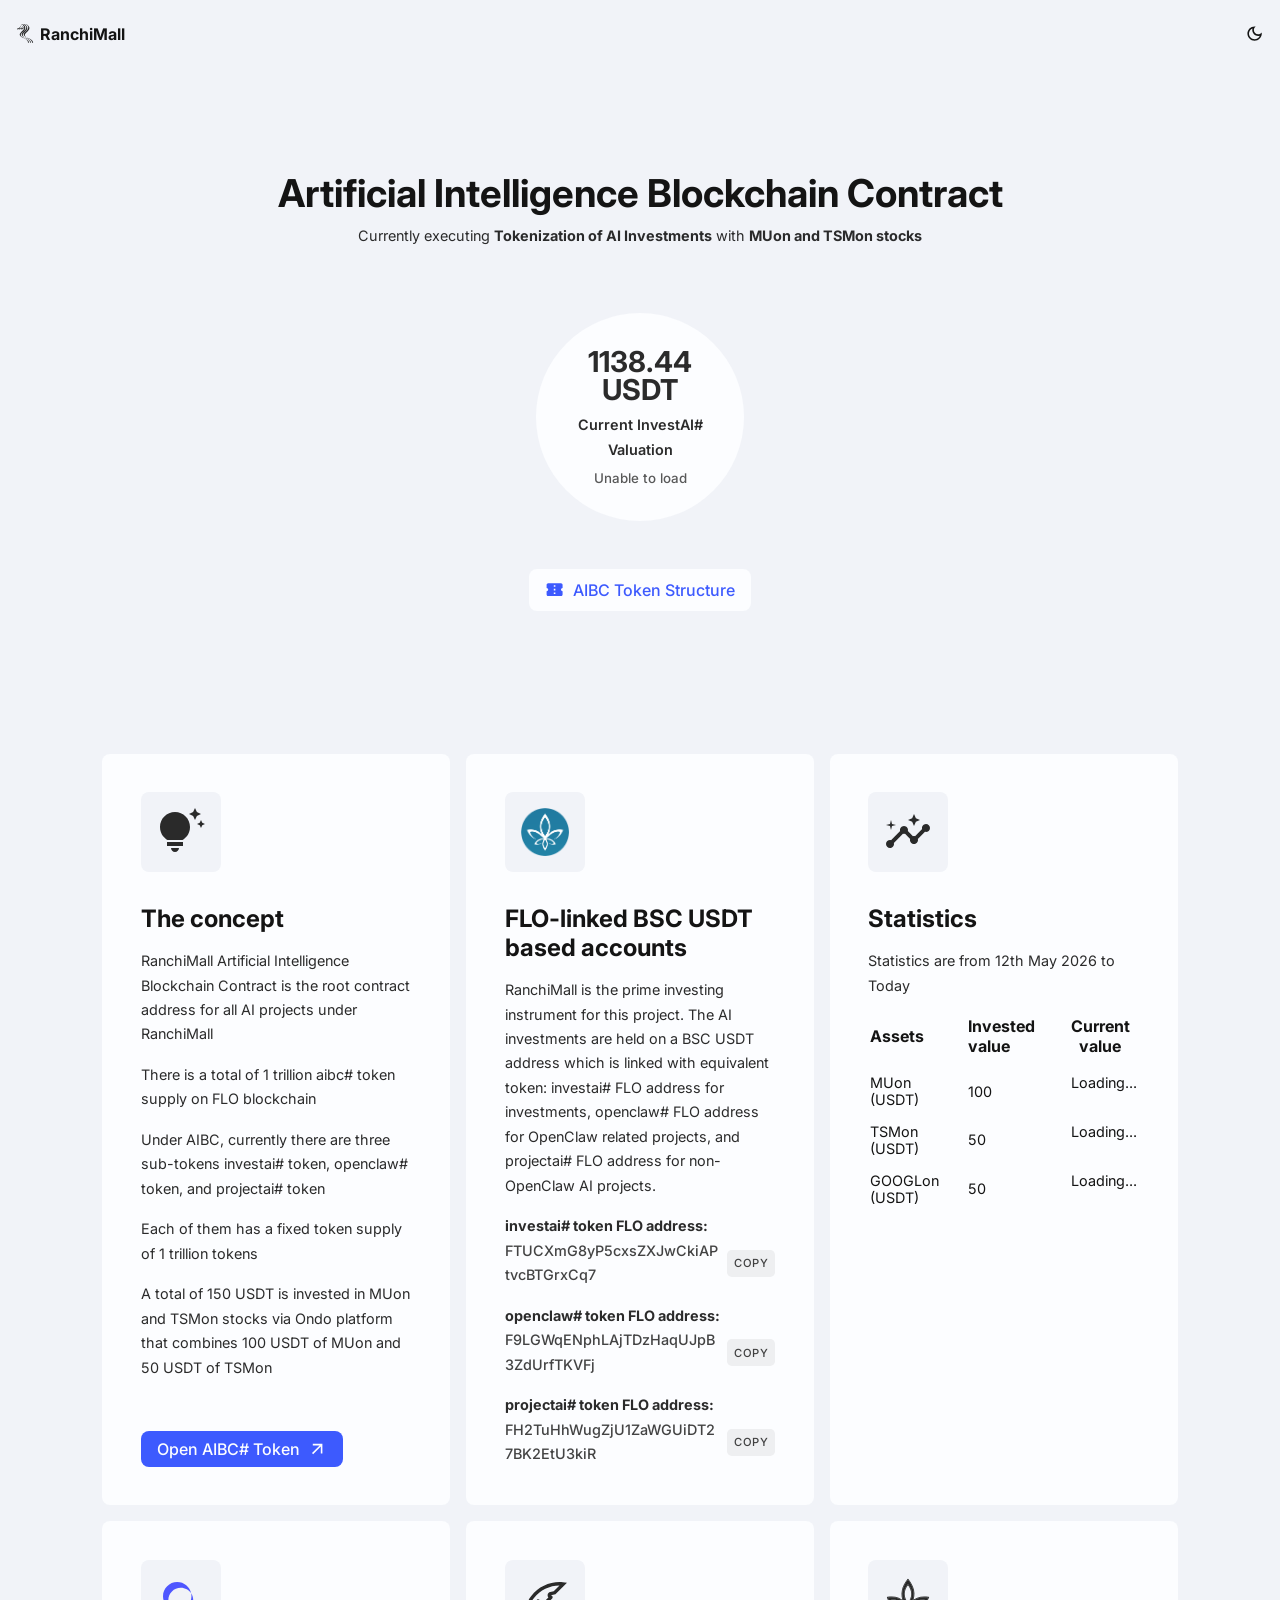
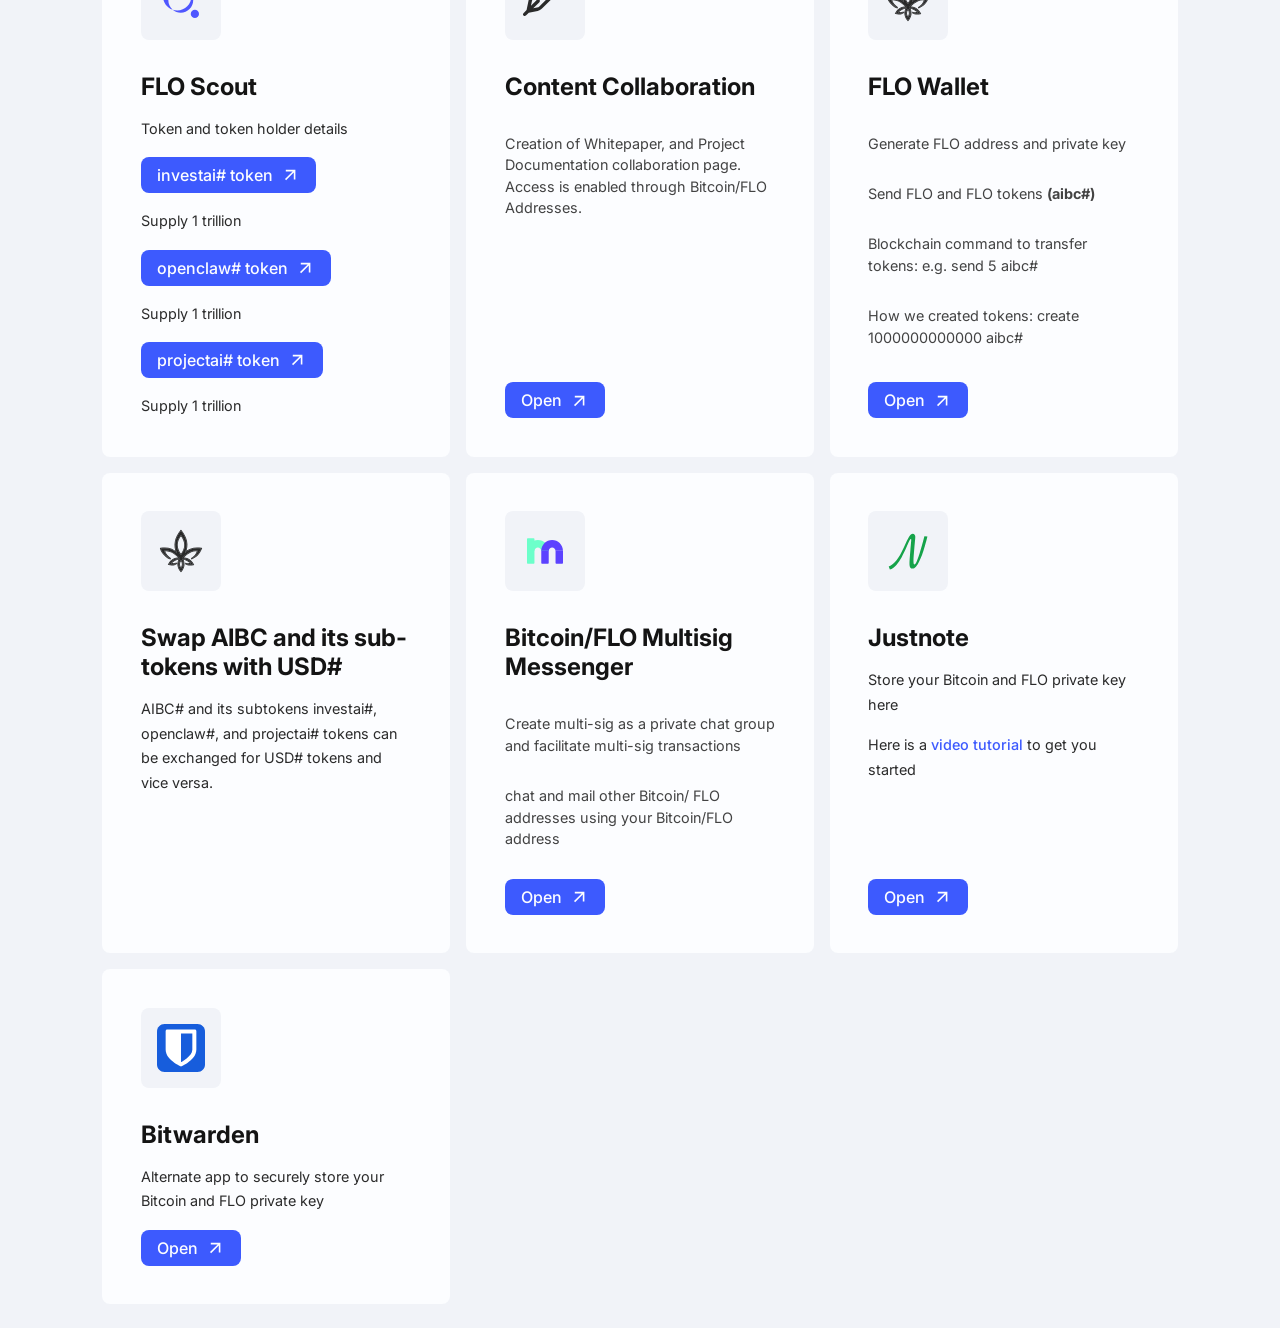
==== index.html @ d048bb77 "Update index.html" ====
<!DOCTYPE html>
<html lang="en">

<head>
    <meta charset="UTF-8">
    <meta http-equiv="X-UA-Compatible" content="IE=edge">
    <meta name="viewport" content="width=device-width, initial-scale=1.0">
    <title>Artificial Intelligence Blockchain Contract</title>
    <link rel="preconnect" href="https://fonts.googleapis.com">
    <link rel="preconnect" href="https://fonts.gstatic.com" crossorigin>
    <link href="https://fonts.googleapis.com/css2?family=Inter:wght@400;500;700&display=swap" rel="stylesheet">
    <link rel="stylesheet" href="css/main.min.css">
    <style>
        .stats-table th:nth-child(2),
        .stats-table td:nth-child(2) {
            text-align: start;
        }
    </style>
    <script src="scripts/components.js"></script>
</head>

<body class="flex flex-direction-column">
    <header class="flex">
        <h1 class="flex align-items-center" style="font-size: 1rem;">
            <svg class="icon" style="margin-right:0.3rem" viewBox="0 0 96 108" xml:space="preserve">
                <path d="M90.2,102.5c-2.4-8.2-9.9-14.5-27.4-23.1c-7.1-3.5-11.8-6.2-14-8.3c-1.7-1.6-3.5-4-4.2-5.5c-0.7-1.7-0.7-5.5,0-7.5
                        c1.3-3.6,2.6-5.2,12.9-15.1c6.2-5.9,9.3-10.3,11.1-15.5c0.7-2.1,0.8-7.6,0.2-9.4C66.5,12,61.7,6.7,53.7,1.6c-3-1.9-4.3-2.1-4.3-0.8
                        c0,0.3-0.5,1.4-1,2.4l-1,1.8l-2.8-1.9c-1.5-1.1-3.4-2.2-4.1-2.6c-1.3-0.7-2.4-0.6-2.4,0.2c0,0.3-1.4,3.4-2,4.4
                        c0,0.1-0.4-0.1-0.9-0.4c-6.1-4.4-8.7-5.5-8.7-3.9c0,0.7-1.8,4.2-4,7.9C16,19.5,9.4,24.9,2.6,24.9c-3,0-2.9-0.1-2,3.4
                        c0.7,2.8,1.1,3.1,3.6,2.3c2.3-0.7,3.9-1.5,5.8-2.9c0.8-0.6,1.5-0.9,1.6-0.9c0.1,0.1,0.5,1,0.7,2.1s0.7,2,0.9,2.1
                        c0.8,0.3,5.1-1.3,7.5-2.9l2.3-1.5l0.5,1.8c0.6,2.4,1,2.7,3.3,2.1c3.9-1,7.7-3.7,11.5-8.2l2-2.4l-0.2,2.1c-0.6,5.4-4.3,11.4-11.3,18
                        c-1.8,1.7-4.7,4.5-6.5,6.2c-10.7,10.2-10,18.6,2,26.5c2.7,1.8,10.3,5.8,15.3,8c0.9,0.4,3.3,1.7,5.3,2.9c11,6.5,16.4,13.1,16.4,19.7
                        c0,1.3,0.1,2.4,0.2,2.6l0,0c0.3,0.3,0.1,0.3,3-0.5c1.4-0.4,2.6-0.9,2.8-1.1c0.4-0.6-0.6-3.7-1.8-6.1c-1.3-2.5-5.6-7-8.9-9.4
                        c-3.8-2.8-9.3-5.9-17-9.7c-8.5-4.2-11.8-6.2-14.7-9.1c-2.6-2.6-3.9-5.3-3.9-8.2c0-4.6,2.3-8.6,8.3-14.1c9.4-8.7,13-13,15.5-18.8
                        c1.3-3,1.4-3.4,1.4-6.7c0-3.1-0.1-3.8-1.1-6l-1.1-2.4l1-1.6c0.5-0.9,1.2-2.1,1.5-2.6l0.5-1l1.5,2.1c1.8,2.6,3.2,6.8,3.2,9.3
                        c0,1.7-0.6,4.7-1.4,6.4c-0.2,0.4-0.4,1-0.5,1.3c-0.1,0.3-1.1,2-2.2,3.7c-2,3-5.2,6.4-13.4,14.2c-5.7,5.4-7.6,8.6-7.8,13.1
                        c-0.2,3.7,0.7,5.9,3.7,9.2c3.2,3.4,6.9,5.8,17.4,11c12.1,6,17.3,9.6,21.3,14.5c2.5,3.2,3.7,5.8,3.9,9.3c0.1,1.6,0.3,3,0.5,3
                        c0.1,0.1,0.8,0,1.4-0.2s1.9-0.5,2.7-0.7l1.5-0.4l-0.2-1.5c-0.7-5.1-5.4-10.8-13.1-16c-4.4-2.9-5.8-3.7-17.3-9.4
                        c-5.7-2.8-9.2-5.1-11.8-7.6c-4.3-4.2-5.1-8.8-2.7-13.9c1.4-2.8,2.7-4.4,12.5-13.8c8-7.7,11.4-13.7,11.4-20.1c0-5.1-2.3-9.9-6.9-14.3
                        c-1.1-1-2-2-2.1-2.2c-0.2-0.4,1.5-3.9,1.9-3.9c1.2,0,7.8,6.3,9.7,9.2c2,3.3,2.5,5,2.5,8.9c0,3.9-0.6,5.9-2.9,9.8
                        c-2.4,4.1-4.2,6-14.2,15.5c-3.4,3.2-5.7,6.1-6.9,8.7c-0.9,2-1.1,2.7-1.1,5.1c0,2.3,0.2,3.2,1,4.9c1.9,4,7.4,8.5,15.4,12.4
                        c12.5,6.1,15.1,7.6,19.4,10.7c7.2,5.3,10.6,10.5,10.6,16c0,1.3,0.1,2.4,0.3,2.5c0.4,0.3,4.8-0.8,5.5-1.3
                        C90.7,104.4,90.7,104.3,90.2,102.5z M20.3,23.3L20.3,23.3c-2,1-3.3,1.4-4.8,1.5L13.3,25l2.3-2.8c3.7-4.5,6.4-8.9,10-16
                        c0.9-1.8,1.8-3.5,2-3.6c0.4-0.4,2.6,1.1,5.1,3.4l2.1,1.9l-1.9,2.8C28.2,17.5,24.5,21.2,20.3,23.3z M39.3,17.4
                        c-1.2,1.7-6.5,5.7-8.6,6.5v0c-1.1,0.4-2.8,0.8-3.9,0.9L24.9,25l2.1-2.6c2.5-3.1,5.1-7,7-10.4c0.7-1.4,1.4-2.5,1.5-2.6
                        c0.3-0.4,1.7,1.4,3,4.1l1.5,3L39.3,17.4z M44.6,10c-0.7,1.2-1.4,2.1-1.5,2.1c-0.1,0-1.5-1.4-3-3l-2.8-3l0.6-1.5
                        c1.1-2.6,1.3-2.7,3.4-1c1.9,1.5,4.5,3.8,4.5,4.1C45.8,7.8,45.3,8.9,44.6,10z"></path>
            </svg>
            RanchiMall
        </h1>
        <theme-toggle></theme-toggle>
    </header>
    <section id="main_banner" class="flex gap-1 align-items-center hidden ">
        <svg class="icon" xmlns="http://www.w3.org/2000/svg" enable-background="new 0 0 24 24" height="24px"
            viewBox="0 0 24 24" width="24px" fill="#000000">
            <g>
                <rect fill="none" height="24" width="24" x="0" />
                <polygon points="14.43,10 12,2 9.57,10 2,10 8.18,14.41 5.83,22 12,17.31 18.18,22 15.83,14.41 22,10" />
            </g>
        </svg>
        <strong id="banner_content"></strong>
    </section>
    <section id="hero_section" class="grid">
        <div class="grid gap-0-5">
            <h1>
                Artificial Intelligence Blockchain Contract
            </h1>
            <p>
                Currently executing <strong>Tokenization of AI Investments</strong> with <strong>MUon and TSMon stocks</strong>
            </p>
        </div>
        <div id="token_price_wrapper"
            class="flex flex-direction-column gap-0-5 align-items-center justify-content-center">

            <strong id="valuation_display"
                style="font-size: 1.8rem; line-height: 1;">
                Loading...
            </strong>

            <p style="font-weight:600;">
                Current InvestAI# Valuation
            </p>

            <small id="token_price"
                style="opacity:0.7; text-align:center;">
                Exact token price loading...
            </small>

        </div>
        <ul class="important-links">
            <li class="important-link">
                <a href="tokenstructure.html">
                    <svg class="icon" xmlns="http://www.w3.org/2000/svg" enable-background="new 0 0 24 24" height="24px"
                        viewBox="0 0 24 24" width="24px" fill="#000000">
                        <g>
                            <rect fill="none" height="24" width="24" x="0" />
                        </g>
                        <g>
                            <g>
                                <g>
                                    <path
                                        d="M22,10V6c0-1.11-0.9-2-2-2H4C2.9,4,2.01,4.89,2.01,6v4C3.11,10,4,10.9,4,12s-0.89,2-2,2v4c0,1.1,0.9,2,2,2h16 c1.1,0,2-0.9,2-2v-4c-1.1,0-2-0.9-2-2S20.9,10,22,10z M13,17.5h-2v-2h2V17.5z M13,13h-2v-2h2V13z M13,8.5h-2v-2h2V8.5z" />
                                </g>
                            </g>
                        </g>
                    </svg>
                    AIBC Token Structure
                </a>
            </li>
        </ul>
    </section>
    <main>
        <div class="app">
            <div class="app__icon">
                <svg class="icon" xmlns="http://www.w3.org/2000/svg" enable-background="new 0 0 24 24" height="24px"
                    viewBox="0 0 24 24" width="24px" fill="#000000">
                    <rect fill="none" height="24" width="24" y="0" />
                    <path
                        d="M7,20h4c0,1.1-0.9,2-2,2S7,21.1,7,20z M5,19h8v-2H5V19z M16.5,9.5c0,3.82-2.66,5.86-3.77,6.5H5.27 C4.16,15.36,1.5,13.32,1.5,9.5C1.5,5.36,4.86,2,9,2S16.5,5.36,16.5,9.5z M21.37,7.37L20,8l1.37,0.63L22,10l0.63-1.37L24,8 l-1.37-0.63L22,6L21.37,7.37z M19,6l0.94-2.06L22,3l-2.06-0.94L19,0l-0.94,2.06L16,3l2.06,0.94L19,6z" />
                </svg>
            </div>
            <h2>
                The concept
            </h2>
            <p>
                RanchiMall Artificial Intelligence Blockchain Contract is the root contract address for all AI projects under RanchiMall
            </p>
            <p>
                There is a total of 1 trillion aibc# token supply on FLO blockchain
            </p>
            <p>
                Under AIBC, currently there are three sub-tokens investai# token, openclaw# token, and projectai# token
            </p>
            <p>
                Each of them has a fixed token supply of 1 trillion tokens
            </p>
            <p>
                A total of 150 USDT is invested in MUon and TSMon stocks via Ondo platform that combines 100 USDT of MUon and 50 USDT of TSMon
            </p>
            <a href="https://ranchimall.github.io/floscout/#/token/aibc"
                target="_blank" class="ext-link">
                Open AIBC# Token
                <svg class="icon" xmlns="http://www.w3.org/2000/svg" enable-background="new 0 0 24 24" height="24px"
                    viewBox="0 0 24 24" width="24px" fill="#000000">
                    <g>
                        <rect fill="none" height="24" width="24" />
                    </g>
                    <g>
                        <polygon points="6,6 6,8 14.59,8 5,17.59 6.41,19 16,9.41 16,18 18,18 18,6" />
                    </g>
                </svg>
            </a>
        </div>

        <div class="app">
            <div class="app__icon">
                <img class="icon" src="images/flo-logo.png" alt="FLO logo">
            </div>
            <h2>
                FLO-linked BSC USDT based accounts
            </h2>
            <p>
                RanchiMall is the prime investing instrument for this project. The AI investments are held on a BSC USDT address which is linked with equivalent token: investai# FLO address for investments, openclaw# FLO address for OpenClaw related projects, and projectai# FLO address for non-OpenClaw AI projects.
            </p>
            <div class="grid gap-1">
                <p>
                    <strong>investai# token FLO address:</strong><br>
                    <sm-copy style="min-width: 0;" value="FTUCXmG8yP5cxsZXJwCkiAPtvcBTGrxCq7"></sm-copy>
                </p>
                <p>
                    <strong>openclaw# token FLO address:</strong><br>
                    <sm-copy style="min-width: 0;" value="F9LGWqENphLAjTDzHaqUJpB3ZdUrfTKVFj"></sm-copy>
                </p>
                <p>
                    <strong>projectai# token FLO address:</strong><br>
                    <sm-copy style="min-width: 0;" value="FH2TuHhWugZjU1ZaWGUiDT27BK2EtU3kiR"></sm-copy>
                </p>
            </div>
        </div>

        <div class="app">
            <div class="app__icon">
                <svg class="icon" xmlns="http://www.w3.org/2000/svg" enable-background="new 0 0 24 24" height="24px"
                    viewBox="0 0 24 24" width="24px" fill="#000000">
                    <g>
                        <rect fill="none" height="24" width="24" />
                    </g>
                    <g>
                        <g>
                            <path
                                d="M21,8c-1.45,0-2.26,1.44-1.93,2.51l-3.55,3.56c-0.3-0.09-0.74-0.09-1.04,0l-2.55-2.55C12.27,10.45,11.46,9,10,9 c-1.45,0-2.27,1.44-1.93,2.52l-4.56,4.55C2.44,15.74,1,16.55,1,18c0,1.1,0.9,2,2,2c1.45,0,2.26-1.44,1.93-2.51l4.55-4.56 c0.3,0.09,0.74,0.09,1.04,0l2.55,2.55C12.73,16.55,13.54,18,15,18c1.45,0,2.27-1.44,1.93-2.52l3.56-3.55 C21.56,12.26,23,11.45,23,10C23,8.9,22.1,8,21,8z" />
                            <polygon points="15,9 15.94,6.93 18,6 15.94,5.07 15,3 14.08,5.07 12,6 14.08,6.93" />
                            <polygon points="3.5,11 4,9 6,8.5 4,8 3.5,6 3,8 1,8.5 3,9" />
                        </g>
                    </g>
                </svg>
            </div>
            <h2>
                Statistics
            </h2>
            <p>Statistics are from 12th May 2026 to Today</p>
            <table class="stats-table">
                <thead>
                    <tr>
                        <th>Assets</th>
                        <th>Invested value</th>
                        <th>Current value</th>
                    </tr>
                </thead>
                <tbody>
                    <tr>
                        <td>MUon (USDT)</td>
                        <td>100</td>
                        <td id="muon_current">Loading...</td>
                    </tr>
                    <tr>
                        <td>TSMon (USDT)</td>
                        <td>50</td>
                        <td id="tsmon_current">Loading...</td>
                    </tr>
                    <tr>
                        <td>GOOGLon (USDT)</td>
                        <td>50</td>
                        <td id="googlon_current">Loading...</td>
                    </tr>
                </tbody>
            </table>
        </div>

        <div class="app">
            <div class="app__icon">
                <svg class="icon" width="128" height="128" viewBox="0 0 128 128" fill="none"
                    xmlns="http://www.w3.org/2000/svg">
                    <path fill-rule="evenodd" clip-rule="evenodd"
                        d="M53.9259 91.8519C74.8718 91.8519 91.8519 74.8718 91.8519 53.9259C91.8519 51.3022 91.5854 48.7407 91.0782 46.2671C94.5628 51.5181 96.5926 57.8183 96.5926 64.5926C96.5926 82.9203 81.7351 97.7778 63.4074 97.7778C55.2385 97.7778 47.759 94.8262 41.9771 89.9312C45.7338 91.1773 49.7511 91.8519 53.9259 91.8519ZM41.9771 89.9312C26.8858 84.9256 16 70.697 16 53.9259C16 32.98 32.98 16 53.9259 16C72.2481 16 87.5358 28.9926 91.0782 46.2671C85.1352 37.3115 74.9608 31.4074 63.4074 31.4074C45.0797 31.4074 30.2222 46.2649 30.2222 64.5926C30.2222 74.7514 34.7869 83.844 41.9771 89.9312Z"
                        fill="#4F56FF" />
                    <circle cx="101" cy="101" r="11" fill="#4F56FF" />
                </svg>
            </div>
            <h2>
                FLO Scout
            </h2>
            <p>
                Token and token holder details
            </p>
            <a href="https://ranchimall.github.io/floscout/#/token/investai" target="_blank" class="ext-link">
                investai# token
                <svg class="icon" xmlns="http://www.w3.org/2000/svg" enable-background="new 0 0 24 24" height="24px"
                    viewBox="0 0 24 24" width="24px" fill="#000000">
                    <g>
                        <rect fill="none" height="24" width="24" />
                    </g>
                    <g>
                        <polygon points="6,6 6,8 14.59,8 5,17.59 6.41,19 16,9.41 16,18 18,18 18,6" />
                    </g>
                </svg>
            </a>
            <p>Supply 1 trillion</p>
            <a href="https://ranchimall.github.io/floscout/#/token/openclaw" target="_blank" class="ext-link">
                openclaw# token
                <svg class="icon" xmlns="http://www.w3.org/2000/svg" enable-background="new 0 0 24 24" height="24px"
                    viewBox="0 0 24 24" width="24px" fill="#000000">
                    <g>
                        <rect fill="none" height="24" width="24" />
                    </g>
                    <g>
                        <polygon points="6,6 6,8 14.59,8 5,17.59 6.41,19 16,9.41 16,18 18,18 18,6" />
                    </g>
                </svg>
            </a>
            <p>Supply 1 trillion</p>
            <a href="https://ranchimall.github.io/floscout/#/token/projectai" target="_blank" class="ext-link">
                projectai# token
                <svg class="icon" xmlns="http://www.w3.org/2000/svg" enable-background="new 0 0 24 24" height="24px"
                    viewBox="0 0 24 24" width="24px" fill="#000000">
                    <g>
                        <rect fill="none" height="24" width="24" />
                    </g>
                    <g>
                        <polygon points="6,6 6,8 14.59,8 5,17.59 6.41,19 16,9.41 16,18 18,18 18,6" />
                    </g>
                </svg>
            </a>
            <p>Supply 1 trillion</p>
        </div>
        <div class="app">
            <div class="app__icon">
                <svg class="icon" width="24" height="24" viewBox="0 0 24 24" fill="none"
                    xmlns="http://www.w3.org/2000/svg">
                    <path fill-rule="evenodd" clip-rule="evenodd"
                        d="M14.6243 7.99154C13.9395 8.14279 13.4165 8.69672 13.3047 9.38904C13.2248 9.88365 13.3664 10.3773 13.6735 10.7498L9.29125 15.0941C8.93718 15.4451 8.48852 15.6853 8.00011 15.7854L6.12418 16.1699L9.19811 13.1381C9.53438 12.8064 9.53812 12.265 9.20646 11.9287C8.8748 11.5924 8.33333 11.5887 7.99706 11.9203L4.97835 14.8977L5.47976 12.451C5.50451 12.3303 5.55656 12.2168 5.63191 12.1192L6.49083 11.0073C9.58386 7.00317 14.32 4.72705 19.2553 4.71054L16.3569 7.60884L14.6243 7.99154ZM2.79008 17.0559L3.8042 12.1076C3.88132 11.7313 4.0435 11.3776 4.27833 11.0736L5.13724 9.96172C8.89964 5.09105 14.861 2.53305 20.8954 3.07051C21.5971 3.133 22.2997 3.23735 23 3.38478L17.2133 9.1713L14.9932 9.66167L15.4238 9.91837C15.9039 10.2046 15.9849 10.8668 15.588 11.2603L10.4954 16.3088C9.90529 16.8938 9.15752 17.2941 8.34351 17.461L3.88965 18.3738L2.45572 19.788C2.11945 20.1197 1.57798 20.116 1.24632 19.7797C0.91466 19.4434 0.918397 18.9019 1.25467 18.5703L2.79008 17.0559Z">
                    </path>
                </svg>
            </div>
            <h2>
                Content Collaboration
            </h2>
            <ul>
                <li>
                    Creation of Whitepaper, and Project Documentation collaboration page.
                    Access is enabled through Bitcoin/FLO Addresses.
                </li>
            </ul>
            <a href="https://ranchimall.github.io/cc/#/home?articleID=OeMCDBjNxaiZZ9cc" target="_blank"
                class="ext-link">
                Open
                <svg class="icon" xmlns="http://www.w3.org/2000/svg" enable-background="new 0 0 24 24" height="24px"
                    viewBox="0 0 24 24" width="24px" fill="#000000">
                    <g>
                        <rect fill="none" height="24" width="24" />
                    </g>
                    <g>
                        <polygon points="6,6 6,8 14.59,8 5,17.59 6.41,19 16,9.41 16,18 18,18 18,6" />
                    </g>
                </svg>
            </a>
        </div>
        <div class="app">
            <div class="app__icon">
                <svg class="icon" width="64" height="64" viewBox="0 0 64 64" fill="none"
                    xmlns="http://www.w3.org/2000/svg">
                    <mask id="path-1-outside-1_16_6" maskUnits="userSpaceOnUse" x="3" y="3" width="58" height="58">
                        <rect fill="white" x="3" y="3" width="58" height="58"></rect>
                        <path fill-rule="evenodd" clip-rule="evenodd"
                            d="M31.946 43.6019C28.8545 47.1308 28.7789 51.9719 31.9811 55.1957C35.0078 52.2797 35.0105 46.8446 31.946 43.6019ZM31.9487 10.6835C24.6452 19.1291 24.9206 29.1137 31.9433 37.4108C39.0929 28.9436 39.1118 19.0076 31.9487 10.6808V10.6835ZM37.1111 35.051C43.1861 28.841 50.5976 27.4208 59 28.7654C56.2919 34.9754 52.4714 39.9353 45.7214 42.53C47.2118 41.3609 48.5699 40.4051 49.7984 39.3089C51.8504 37.481 53.303 35.267 54.0293 32.6075C54.2588 31.7678 53.9618 31.5302 53.1896 31.406C50.3627 30.9524 47.7086 31.5464 45.1733 32.702C40.9073 34.646 37.4324 37.6403 34.1735 40.8938C34.1168 40.9532 34.0925 41.0396 33.9899 41.2259C40.3754 41.4689 45.2381 44.0177 48.119 49.9064C44.3768 50.738 40.9532 50.5625 37.778 48.5213C40.1702 49.2557 42.557 49.7903 45.176 48.5483C44.852 48.0083 44.663 47.3765 44.231 47.0228C43.0511 46.0589 41.8415 45.0842 40.505 44.3498C38.4395 43.2212 36.131 42.692 33.5768 42.1682C37.0247 48.2081 36.1607 53.6918 31.946 59C29.9858 56.5295 28.6142 53.9456 28.2389 50.8946C27.8609 47.8328 28.7222 45.0518 30.1991 42.3896C26.9321 41.8658 19.8824 45.6485 18.7916 48.5645C21.3215 49.8443 23.7893 49.2611 26.33 48.3161C24.5048 50.1953 19.2425 50.9648 15.8108 49.8335C18.6593 44.0285 23.4977 41.4716 30.0263 41.2286C29.5457 40.7426 29.1893 40.3673 28.8167 40.0082C26.1005 37.3892 23.2142 34.9862 19.823 33.2366C17.0501 31.8056 14.1422 30.9092 10.9481 31.3871C10.5701 31.4438 10.1948 31.5356 9.6656 31.6436C10.6376 36.6386 13.9856 39.7355 18.1274 42.3464C13.775 41.8199 6.431 34.214 5 28.7546C13.397 27.3938 20.849 28.8842 26.897 35.2319C21.8939 24.089 24.5561 14.2259 31.946 5C39.2765 14.153 41.9657 23.9459 37.1111 35.051">
                        </path>
                    </mask>
                    <path fill-rule="evenodd" clip-rule="evenodd"
                        d="M31.946 43.6019C28.8545 47.1308 28.7789 51.9719 31.9811 55.1957C35.0078 52.2797 35.0105 46.8446 31.946 43.6019ZM31.9487 10.6835C24.6452 19.1291 24.9206 29.1137 31.9433 37.4108C39.0929 28.9436 39.1118 19.0076 31.9487 10.6808V10.6835ZM37.1111 35.051C43.1861 28.841 50.5976 27.4208 59 28.7654C56.2919 34.9754 52.4714 39.9353 45.7214 42.53C47.2118 41.3609 48.5699 40.4051 49.7984 39.3089C51.8504 37.481 53.303 35.267 54.0293 32.6075C54.2588 31.7678 53.9618 31.5302 53.1896 31.406C50.3627 30.9524 47.7086 31.5464 45.1733 32.702C40.9073 34.646 37.4324 37.6403 34.1735 40.8938C34.1168 40.9532 34.0925 41.0396 33.9899 41.2259C40.3754 41.4689 45.2381 44.0177 48.119 49.9064C44.3768 50.738 40.9532 50.5625 37.778 48.5213C40.1702 49.2557 42.557 49.7903 45.176 48.5483C44.852 48.0083 44.663 47.3765 44.231 47.0228C43.0511 46.0589 41.8415 45.0842 40.505 44.3498C38.4395 43.2212 36.131 42.692 33.5768 42.1682C37.0247 48.2081 36.1607 53.6918 31.946 59C29.9858 56.5295 28.6142 53.9456 28.2389 50.8946C27.8609 47.8328 28.7222 45.0518 30.1991 42.3896C26.9321 41.8658 19.8824 45.6485 18.7916 48.5645C21.3215 49.8443 23.7893 49.2611 26.33 48.3161C24.5048 50.1953 19.2425 50.9648 15.8108 49.8335C18.6593 44.0285 23.4977 41.4716 30.0263 41.2286C29.5457 40.7426 29.1893 40.3673 28.8167 40.0082C26.1005 37.3892 23.2142 34.9862 19.823 33.2366C17.0501 31.8056 14.1422 30.9092 10.9481 31.3871C10.5701 31.4438 10.1948 31.5356 9.6656 31.6436C10.6376 36.6386 13.9856 39.7355 18.1274 42.3464C13.775 41.8199 6.431 34.214 5 28.7546C13.397 27.3938 20.849 28.8842 26.897 35.2319C21.8939 24.089 24.5561 14.2259 31.946 5C39.2765 14.153 41.9657 23.9459 37.1111 35.051">
                    </path>
                    <path
                        d="M31.946 43.6019L32.6728 42.915L31.918 42.1163L31.1938 42.943L31.946 43.6019ZM31.9811 55.1957L31.2716 55.9004L31.9657 56.5992L32.6749 55.9159L31.9811 55.1957ZM31.9487 10.6835L32.7051 11.3376L32.9487 11.0559V10.6835H31.9487ZM31.9433 37.4108L31.18 38.0569L31.9442 38.9597L32.7074 38.056L31.9433 37.4108ZM31.9487 10.6808L32.7068 10.0287L30.9487 7.98495V10.6808H31.9487ZM59 28.7654L59.9166 29.1651L60.4326 27.9819L59.158 27.778L59 28.7654ZM45.7214 42.53L45.1042 41.7432L46.0802 43.4634L45.7214 42.53ZM49.7984 39.3089L49.1332 38.5622L49.1326 38.5628L49.7984 39.3089ZM54.0293 32.6075L53.0647 32.3439L53.0646 32.3441L54.0293 32.6075ZM53.1896 31.406L53.3484 30.4187L53.348 30.4186L53.1896 31.406ZM45.1733 32.702L45.588 33.612L45.5881 33.6119L45.1733 32.702ZM34.1735 40.8938L33.467 40.1861L33.4585 40.1946L33.4501 40.2033L34.1735 40.8938ZM33.9899 41.2259L33.114 40.7435L32.3319 42.1635L33.9519 42.2252L33.9899 41.2259ZM48.119 49.9064L48.3359 50.8826L49.5751 50.6072L49.0173 49.4669L48.119 49.9064ZM37.778 48.5213L38.0715 47.5653L37.2372 49.3625L37.778 48.5213ZM45.176 48.5483L45.6045 49.4518L46.6008 48.9794L46.0335 48.0338L45.176 48.5483ZM44.231 47.0228L44.8645 46.2491L44.8637 46.2484L44.231 47.0228ZM40.505 44.3498L40.9866 43.4734L40.9845 43.4723L40.505 44.3498ZM33.5768 42.1682L33.7777 41.1886L31.6127 40.7446L32.7083 42.664L33.5768 42.1682ZM31.946 59L31.1626 59.6216L31.9457 60.6085L32.7292 59.6218L31.946 59ZM28.2389 50.8946L29.2314 50.7725L29.2314 50.7721L28.2389 50.8946ZM30.1991 42.3896L31.0736 42.8747L31.7652 41.6279L30.3574 41.4022L30.1991 42.3896ZM18.7916 48.5645L17.855 48.2141L17.5413 49.0527L18.3402 49.4568L18.7916 48.5645ZM26.33 48.3161L27.0473 49.0128L25.9814 47.3788L26.33 48.3161ZM15.8108 49.8335L14.9131 49.393L14.4073 50.4237L15.4977 50.7832L15.8108 49.8335ZM30.0263 41.2286L30.0635 42.2279L32.3372 42.1433L30.7373 40.5255L30.0263 41.2286ZM28.8167 40.0082L28.1226 40.7281L28.1228 40.7282L28.8167 40.0082ZM19.823 33.2366L19.3644 34.1252L19.3645 34.1253L19.823 33.2366ZM10.9481 31.3871L10.8001 30.3981L10.7998 30.3982L10.9481 31.3871ZM9.6656 31.6436L9.46564 30.6638L8.49474 30.8619L8.68401 31.8346L9.6656 31.6436ZM18.1274 42.3464L18.0073 43.3392L18.6607 41.5005L18.1274 42.3464ZM5 28.7546L4.84003 27.7675L3.75363 27.9435L4.03268 29.0082L5 28.7546ZM26.897 35.2319L26.173 35.9217L27.8093 34.8223L26.897 35.2319ZM31.946 5L32.7265 4.37488L31.9461 3.40036L31.1655 4.37483L31.946 5ZM31.1938 42.943C27.7974 46.8199 27.6566 52.261 31.2716 55.9004L32.6906 54.491C29.9012 51.6828 29.9116 47.4417 32.6982 44.2609L31.1938 42.943ZM32.6749 55.9159C36.1304 52.5867 36.081 46.5214 32.6728 42.915L31.2192 44.2888C33.94 47.1678 33.8852 51.9727 31.2873 54.4755L32.6749 55.9159ZM31.1923 10.0294C27.4048 14.4092 25.5379 19.2455 25.5737 24.1102C25.6095 28.971 27.5438 33.7608 31.18 38.0569L32.7066 36.7647C29.3201 32.7637 27.6054 28.4127 27.5736 24.0955C27.5419 19.7822 29.1891 15.4034 32.7051 11.3376L31.1923 10.0294ZM32.7074 38.056C36.4083 33.6729 38.31 28.8504 38.3133 23.9938C38.3165 19.1359 36.42 14.3451 32.7068 10.0287L31.1906 11.3329C34.6405 15.3433 36.3161 19.6839 36.3133 23.9925C36.3104 28.3024 34.6279 32.6815 31.1792 36.7656L32.7074 38.056ZM30.9487 10.6808V10.6835H32.9487V10.6808H30.9487ZM37.8259 35.7503C43.6131 29.8345 50.6632 28.444 58.842 29.7528L59.158 27.778C50.532 26.3976 42.7591 27.8475 36.3963 34.3517L37.8259 35.7503ZM58.0834 28.3657C55.4402 34.4268 51.7791 39.1301 45.3626 41.5966L46.0802 43.4634C53.1637 40.7405 57.1436 35.524 59.9166 29.1651L58.0834 28.3657ZM46.3386 43.3168C47.7733 42.1914 49.2057 41.178 50.4642 40.055L49.1326 38.5628C47.9341 39.6322 46.6503 40.5304 45.1042 41.7432L46.3386 43.3168ZM50.4636 40.0556C52.6466 38.111 54.2121 35.7338 54.994 32.871L53.0646 32.3441C52.3939 34.8002 51.0542 36.851 49.1332 38.5622L50.4636 40.0556ZM54.9939 32.8711C55.1262 32.3872 55.2248 31.6946 54.7698 31.1186C54.3643 30.6053 53.7257 30.4794 53.3484 30.4187L53.0308 32.3933C53.1086 32.4058 53.17 32.4181 53.2184 32.43C53.2671 32.442 53.2955 32.4518 53.3091 32.4572C53.3227 32.4626 53.3139 32.4606 53.2926 32.4461C53.2699 32.4307 53.2353 32.4025 53.2004 32.3583C53.1832 32.3366 53.1677 32.3132 53.1543 32.2886C53.1409 32.264 53.1307 32.2402 53.1231 32.2182C53.1079 32.1742 53.1053 32.144 53.1049 32.1366C53.1046 32.1302 53.1059 32.1427 53.1007 32.1797C53.0955 32.2165 53.0849 32.27 53.0647 32.3439L54.9939 32.8711ZM53.348 30.4186C50.274 29.9254 47.4176 30.5801 44.7585 31.7921L45.5881 33.6119C47.9996 32.5127 50.4514 31.9794 53.0312 32.3934L53.348 30.4186ZM44.7586 31.792C40.3293 33.8104 36.7535 36.9051 33.467 40.1861L34.88 41.6015C38.1113 38.3755 41.4853 35.4816 45.588 33.612L44.7586 31.792ZM33.4501 40.2033C33.3063 40.354 33.2291 40.5156 33.2033 40.5674C33.1672 40.64 33.1517 40.6749 33.114 40.7435L34.8658 41.7083C34.9307 41.5906 34.9786 41.4891 34.9945 41.4572C35.0049 41.4363 35.0004 41.4467 34.9882 41.4667C34.9731 41.4914 34.9435 41.5355 34.8969 41.5843L33.4501 40.2033ZM33.9519 42.2252C37.0233 42.3421 39.6629 43.0109 41.8597 44.3098C44.0485 45.6039 45.857 47.5582 47.2207 50.3459L49.0173 49.4669C47.5001 46.3659 45.4368 44.1014 42.8776 42.5882C40.3265 41.0798 37.342 40.3527 34.0279 40.2266L33.9519 42.2252ZM47.9021 48.9302C44.3241 49.7253 41.1983 49.5313 38.3188 47.6801L37.2372 49.3625C40.7081 51.5937 44.4295 51.7507 48.3359 50.8826L47.9021 48.9302ZM37.4845 49.4773C39.9089 50.2215 42.6205 50.8669 45.6045 49.4518L44.7475 47.6448C42.4935 48.7137 40.4315 48.2899 38.0715 47.5653L37.4845 49.4773ZM46.0335 48.0338C45.8849 47.7862 45.8212 47.6158 45.6292 47.2504C45.4736 46.9544 45.2423 46.5584 44.8645 46.2491L43.5975 47.7965C43.6517 47.8409 43.7309 47.9377 43.8588 48.181C43.9503 48.3549 44.1431 48.7704 44.3185 49.0628L46.0335 48.0338ZM44.8637 46.2484C43.6913 45.2906 42.4149 44.2582 40.9866 43.4734L40.0234 45.2262C41.2681 45.9102 42.4109 46.8272 43.5983 47.7972L44.8637 46.2484ZM40.9845 43.4723C38.7711 42.2628 36.3236 41.7107 33.7777 41.1886L33.3759 43.1478C35.9384 43.6733 38.1079 44.1796 40.0255 45.2273L40.9845 43.4723ZM32.7083 42.664C34.346 45.5328 34.9255 48.203 34.6411 50.7474C34.3555 53.3015 33.1882 55.8274 31.1628 58.3782L32.7292 59.6218C34.9185 56.8644 36.2905 53.9944 36.6287 50.9696C36.9679 47.9351 36.2555 44.8435 34.4453 41.6724L32.7083 42.664ZM32.7294 58.3784C30.8397 55.9968 29.577 53.5818 29.2314 50.7725L27.2464 51.0167C27.6514 54.3094 29.1319 57.0622 31.1626 59.6216L32.7294 58.3784ZM29.2314 50.7721C28.8877 47.9881 29.6602 45.4224 31.0736 42.8747L29.3247 41.9045C27.7842 44.6812 26.8341 47.6775 27.2464 51.0171L29.2314 50.7721ZM30.3574 41.4022C29.3303 41.2375 28.1125 41.4187 26.9159 41.7622C25.6987 42.1117 24.4105 42.6564 23.2045 43.307C21.999 43.9574 20.8488 44.728 19.9166 45.543C19.005 46.3399 18.2137 47.2553 17.855 48.2141L19.7282 48.9149C19.9149 48.4157 20.4139 47.7647 21.233 47.0487C22.0314 46.3507 23.0524 45.6616 24.1541 45.0672C25.2552 44.4732 26.4102 43.9882 27.4678 43.6846C28.5458 43.3751 29.4344 43.2798 30.0408 43.377L30.3574 41.4022ZM18.3402 49.4568C21.2702 50.939 24.0958 50.214 26.6786 49.2534L25.9814 47.3788C23.4828 48.3082 21.3728 48.7496 19.243 47.6722L18.3402 49.4568ZM25.6127 47.6194C24.9334 48.3187 23.4333 48.9382 21.5294 49.2141C19.6667 49.484 17.6562 49.3889 16.1239 48.8838L15.4977 50.7832C17.3971 51.4094 19.7336 51.4952 21.8162 51.1934C23.8578 50.8976 25.9014 50.1927 27.0473 49.0128L25.6127 47.6194ZM16.7085 50.274C18.0554 47.5292 19.8486 45.5942 22.044 44.3081C24.2482 43.0169 26.918 42.345 30.0635 42.2279L29.9891 40.2293C26.606 40.3552 23.5923 41.0832 21.0331 42.5824C18.4649 44.0869 16.4147 46.3328 14.9131 49.393L16.7085 50.274ZM30.7373 40.5255C30.2757 40.0586 29.8942 39.6578 29.5106 39.2882L28.1228 40.7282C28.4844 41.0768 28.8157 41.4266 29.3153 41.9317L30.7373 40.5255ZM29.5108 39.2883C26.7637 36.6396 23.7967 34.1615 20.2815 32.3479L19.3645 34.1253C22.6317 35.8109 25.4373 38.1388 28.1226 40.7281L29.5108 39.2883ZM20.2816 32.348C17.4111 30.8666 14.2829 29.877 10.8001 30.3981L11.0961 32.3761C14.0015 31.9414 16.6891 32.7446 19.3644 34.1252L20.2816 32.348ZM10.7998 30.3982C10.388 30.4599 9.94468 30.566 9.46564 30.6638L9.86556 32.6234C10.4449 32.5052 10.7522 32.4277 11.0964 32.376L10.7998 30.3982ZM8.68401 31.8346C9.73479 37.2345 13.3673 40.5279 17.5941 43.1923L18.6607 41.5005C14.6039 38.9431 11.5404 36.0427 10.6472 31.4526L8.68401 31.8346ZM18.2475 41.3536C17.3819 41.2489 16.2594 40.7693 14.9918 39.9335C13.742 39.1093 12.427 37.9891 11.1875 36.7057C8.68437 34.1137 6.62095 30.9947 5.96732 28.5011L4.03268 29.0082C4.81005 31.9739 7.13413 35.3875 9.74885 38.095C11.0683 39.4613 12.4947 40.6825 13.8908 41.6031C15.2691 42.512 16.6967 43.1806 18.0073 43.3392L18.2475 41.3536ZM5.15997 29.7417C13.3246 28.4186 20.4108 29.874 26.173 35.9217L27.621 34.5421C21.2872 27.8944 13.4694 26.369 4.84003 27.7675L5.15997 29.7417ZM27.8093 34.8223C25.3851 29.4232 24.8341 24.3801 25.7561 19.5859C26.6809 14.7778 29.1009 10.1516 32.7265 5.62517L31.1655 4.37483C27.4012 9.07433 24.7952 13.9927 23.7921 19.2082C22.7863 24.4378 23.4058 29.8977 25.9847 35.6415L27.8093 34.8223ZM31.1655 5.62512C34.7619 10.1157 37.1747 14.7077 38.1168 19.4869C39.0562 24.2523 38.5469 29.2701 36.1948 34.6504L38.0274 35.4515C40.5299 29.7268 41.1033 24.2956 40.0791 19.1001C39.0576 13.9183 36.4606 9.03731 32.7265 4.37488L31.1655 5.62512Z"
                        mask="url(#path-1-outside-1_16_6)"></path>
                </svg>
            </div>
            <h2>
                FLO Wallet
            </h2>
            <ul>
                <li>
                    Generate FLO address and private key
                </li>
                <li>
                    Send FLO and FLO tokens <b>(aibc#)</b>
                </li>
                <li>
                    Blockchain command to transfer tokens: e.g. send 5 aibc#
                </li>
                <li>
                    How we created tokens: create 1000000000000 aibc#
                </li>
            </ul>
            <a href="https://ranchimall.github.io/flowallet/" target="_blank" class="ext-link">
                Open
                <svg class="icon" xmlns="http://www.w3.org/2000/svg" enable-background="new 0 0 24 24" height="24px"
                    viewBox="0 0 24 24" width="24px" fill="#000000">
                    <g>
                        <rect fill="none" height="24" width="24" />
                    </g>
                    <g>
                        <polygon points="6,6 6,8 14.59,8 5,17.59 6.41,19 16,9.41 16,18 18,18 18,6" />
                    </g>
                </svg>
            </a>
        </div>
        <div class="app">
            <div class="app__icon">
                <svg class="icon" width="64" height="64" viewBox="0 0 64 64" fill="none"
                    xmlns="http://www.w3.org/2000/svg">
                    <mask id="path-1-outside-1_16_6" maskUnits="userSpaceOnUse" x="3" y="3" width="58" height="58">
                        <rect fill="white" x="3" y="3" width="58" height="58"></rect>
                        <path fill-rule="evenodd" clip-rule="evenodd"
                            d="M31.946 43.6019C28.8545 47.1308 28.7789 51.9719 31.9811 55.1957C35.0078 52.2797 35.0105 46.8446 31.946 43.6019ZM31.9487 10.6835C24.6452 19.1291 24.9206 29.1137 31.9433 37.4108C39.0929 28.9436 39.1118 19.0076 31.9487 10.6808V10.6835ZM37.1111 35.051C43.1861 28.841 50.5976 27.4208 59 28.7654C56.2919 34.9754 52.4714 39.9353 45.7214 42.53C47.2118 41.3609 48.5699 40.4051 49.7984 39.3089C51.8504 37.481 53.303 35.267 54.0293 32.6075C54.2588 31.7678 53.9618 31.5302 53.1896 31.406C50.3627 30.9524 47.7086 31.5464 45.1733 32.702C40.9073 34.646 37.4324 37.6403 34.1735 40.8938C34.1168 40.9532 34.0925 41.0396 33.9899 41.2259C40.3754 41.4689 45.2381 44.0177 48.119 49.9064C44.3768 50.738 40.9532 50.5625 37.778 48.5213C40.1702 49.2557 42.557 49.7903 45.176 48.5483C44.852 48.0083 44.663 47.3765 44.231 47.0228C43.0511 46.0589 41.8415 45.0842 40.505 44.3498C38.4395 43.2212 36.131 42.692 33.5768 42.1682C37.0247 48.2081 36.1607 53.6918 31.946 59C29.9858 56.5295 28.6142 53.9456 28.2389 50.8946C27.8609 47.8328 28.7222 45.0518 30.1991 42.3896C26.9321 41.8658 19.8824 45.6485 18.7916 48.5645C21.3215 49.8443 23.7893 49.2611 26.33 48.3161C24.5048 50.1953 19.2425 50.9648 15.8108 49.8335C18.6593 44.0285 23.4977 41.4716 30.0263 41.2286C29.5457 40.7426 29.1893 40.3673 28.8167 40.0082C26.1005 37.3892 23.2142 34.9862 19.823 33.2366C17.0501 31.8056 14.1422 30.9092 10.9481 31.3871C10.5701 31.4438 10.1948 31.5356 9.6656 31.6436C10.6376 36.6386 13.9856 39.7355 18.1274 42.3464C13.775 41.8199 6.431 34.214 5 28.7546C13.397 27.3938 20.849 28.8842 26.897 35.2319C21.8939 24.089 24.5561 14.2259 31.946 5C39.2765 14.153 41.9657 23.9459 37.1111 35.051">
                        </path>
                    </mask>
                    <path fill-rule="evenodd" clip-rule="evenodd"
                        d="M31.946 43.6019C28.8545 47.1308 28.7789 51.9719 31.9811 55.1957C35.0078 52.2797 35.0105 46.8446 31.946 43.6019ZM31.9487 10.6835C24.6452 19.1291 24.9206 29.1137 31.9433 37.4108C39.0929 28.9436 39.1118 19.0076 31.9487 10.6808V10.6835ZM37.1111 35.051C43.1861 28.841 50.5976 27.4208 59 28.7654C56.2919 34.9754 52.4714 39.9353 45.7214 42.53C47.2118 41.3609 48.5699 40.4051 49.7984 39.3089C51.8504 37.481 53.303 35.267 54.0293 32.6075C54.2588 31.7678 53.9618 31.5302 53.1896 31.406C50.3627 30.9524 47.7086 31.5464 45.1733 32.702C40.9073 34.646 37.4324 37.6403 34.1735 40.8938C34.1168 40.9532 34.0925 41.0396 33.9899 41.2259C40.3754 41.4689 45.2381 44.0177 48.119 49.9064C44.3768 50.738 40.9532 50.5625 37.778 48.5213C40.1702 49.2557 42.557 49.7903 45.176 48.5483C44.852 48.0083 44.663 47.3765 44.231 47.0228C43.0511 46.0589 41.8415 45.0842 40.505 44.3498C38.4395 43.2212 36.131 42.692 33.5768 42.1682C37.0247 48.2081 36.1607 53.6918 31.946 59C29.9858 56.5295 28.6142 53.9456 28.2389 50.8946C27.8609 47.8328 28.7222 45.0518 30.1991 42.3896C26.9321 41.8658 19.8824 45.6485 18.7916 48.5645C21.3215 49.8443 23.7893 49.2611 26.33 48.3161C24.5048 50.1953 19.2425 50.9648 15.8108 49.8335C18.6593 44.0285 23.4977 41.4716 30.0263 41.2286C29.5457 40.7426 29.1893 40.3673 28.8167 40.0082C26.1005 37.3892 23.2142 34.9862 19.823 33.2366C17.0501 31.8056 14.1422 30.9092 10.9481 31.3871C10.5701 31.4438 10.1948 31.5356 9.6656 31.6436C10.6376 36.6386 13.9856 39.7355 18.1274 42.3464C13.775 41.8199 6.431 34.214 5 28.7546C13.397 27.3938 20.849 28.8842 26.897 35.2319C21.8939 24.089 24.5561 14.2259 31.946 5C39.2765 14.153 41.9657 23.9459 37.1111 35.051">
                    </path>
                    <path
                        d="M31.946 43.6019L32.6728 42.915L31.918 42.1163L31.1938 42.943L31.946 43.6019ZM31.9811 55.1957L31.2716 55.9004L31.9657 56.5992L32.6749 55.9159L31.9811 55.1957ZM31.9487 10.6835L32.7051 11.3376L32.9487 11.0559V10.6835H31.9487ZM31.9433 37.4108L31.18 38.0569L31.9442 38.9597L32.7074 38.056L31.9433 37.4108ZM31.9487 10.6808L32.7068 10.0287L30.9487 7.98495V10.6808H31.9487ZM59 28.7654L59.9166 29.1651L60.4326 27.9819L59.158 27.778L59 28.7654ZM45.7214 42.53L45.1042 41.7432L46.0802 43.4634L45.7214 42.53ZM49.7984 39.3089L49.1332 38.5622L49.1326 38.5628L49.7984 39.3089ZM54.0293 32.6075L53.0647 32.3439L53.0646 32.3441L54.0293 32.6075ZM53.1896 31.406L53.3484 30.4187L53.348 30.4186L53.1896 31.406ZM45.1733 32.702L45.588 33.612L45.5881 33.6119L45.1733 32.702ZM34.1735 40.8938L33.467 40.1861L33.4585 40.1946L33.4501 40.2033L34.1735 40.8938ZM33.9899 41.2259L33.114 40.7435L32.3319 42.1635L33.9519 42.2252L33.9899 41.2259ZM48.119 49.9064L48.3359 50.8826L49.5751 50.6072L49.0173 49.4669L48.119 49.9064ZM37.778 48.5213L38.0715 47.5653L37.2372 49.3625L37.778 48.5213ZM45.176 48.5483L45.6045 49.4518L46.6008 48.9794L46.0335 48.0338L45.176 48.5483ZM44.231 47.0228L44.8645 46.2491L44.8637 46.2484L44.231 47.0228ZM40.505 44.3498L40.9866 43.4734L40.9845 43.4723L40.505 44.3498ZM33.5768 42.1682L33.7777 41.1886L31.6127 40.7446L32.7083 42.664L33.5768 42.1682ZM31.946 59L31.1626 59.6216L31.9457 60.6085L32.7292 59.6218L31.946 59ZM28.2389 50.8946L29.2314 50.7725L29.2314 50.7721L28.2389 50.8946ZM30.1991 42.3896L31.0736 42.8747L31.7652 41.6279L30.3574 41.4022L30.1991 42.3896ZM18.7916 48.5645L17.855 48.2141L17.5413 49.0527L18.3402 49.4568L18.7916 48.5645ZM26.33 48.3161L27.0473 49.0128L25.9814 47.3788L26.33 48.3161ZM15.8108 49.8335L14.9131 49.393L14.4073 50.4237L15.4977 50.7832L15.8108 49.8335ZM30.0263 41.2286L30.0635 42.2279L32.3372 42.1433L30.7373 40.5255L30.0263 41.2286ZM28.8167 40.0082L28.1226 40.7281L28.1228 40.7282L28.8167 40.0082ZM19.823 33.2366L19.3644 34.1252L19.3645 34.1253L19.823 33.2366ZM10.9481 31.3871L10.8001 30.3981L10.7998 30.3982L10.9481 31.3871ZM9.6656 31.6436L9.46564 30.6638L8.49474 30.8619L8.68401 31.8346L9.6656 31.6436ZM18.1274 42.3464L18.0073 43.3392L18.6607 41.5005L18.1274 42.3464ZM5 28.7546L4.84003 27.7675L3.75363 27.9435L4.03268 29.0082L5 28.7546ZM26.897 35.2319L26.173 35.9217L27.8093 34.8223L26.897 35.2319ZM31.946 5L32.7265 4.37488L31.9461 3.40036L31.1655 4.37483L31.946 5ZM31.1938 42.943C27.7974 46.8199 27.6566 52.261 31.2716 55.9004L32.6906 54.491C29.9012 51.6828 29.9116 47.4417 32.6982 44.2609L31.1938 42.943ZM32.6749 55.9159C36.1304 52.5867 36.081 46.5214 32.6728 42.915L31.2192 44.2888C33.94 47.1678 33.8852 51.9727 31.2873 54.4755L32.6749 55.9159ZM31.1923 10.0294C27.4048 14.4092 25.5379 19.2455 25.5737 24.1102C25.6095 28.971 27.5438 33.7608 31.18 38.0569L32.7066 36.7647C29.3201 32.7637 27.6054 28.4127 27.5736 24.0955C27.5419 19.7822 29.1891 15.4034 32.7051 11.3376L31.1923 10.0294ZM32.7074 38.056C36.4083 33.6729 38.31 28.8504 38.3133 23.9938C38.3165 19.1359 36.42 14.3451 32.7068 10.0287L31.1906 11.3329C34.6405 15.3433 36.3161 19.6839 36.3133 23.9925C36.3104 28.3024 34.6279 32.6815 31.1792 36.7656L32.7074 38.056ZM30.9487 10.6808V10.6835H32.9487V10.6808H30.9487ZM37.8259 35.7503C43.6131 29.8345 50.6632 28.444 58.842 29.7528L59.158 27.778C50.532 26.3976 42.7591 27.8475 36.3963 34.3517L37.8259 35.7503ZM58.0834 28.3657C55.4402 34.4268 51.7791 39.1301 45.3626 41.5966L46.0802 43.4634C53.1637 40.7405 57.1436 35.524 59.9166 29.1651L58.0834 28.3657ZM46.3386 43.3168C47.7733 42.1914 49.2057 41.178 50.4642 40.055L49.1326 38.5628C47.9341 39.6322 46.6503 40.5304 45.1042 41.7432L46.3386 43.3168ZM50.4636 40.0556C52.6466 38.111 54.2121 35.7338 54.994 32.871L53.0646 32.3441C52.3939 34.8002 51.0542 36.851 49.1332 38.5622L50.4636 40.0556ZM54.9939 32.8711C55.1262 32.3872 55.2248 31.6946 54.7698 31.1186C54.3643 30.6053 53.7257 30.4794 53.3484 30.4187L53.0308 32.3933C53.1086 32.4058 53.17 32.4181 53.2184 32.43C53.2671 32.442 53.2955 32.4518 53.3091 32.4572C53.3227 32.4626 53.3139 32.4606 53.2926 32.4461C53.2699 32.4307 53.2353 32.4025 53.2004 32.3583C53.1832 32.3366 53.1677 32.3132 53.1543 32.2886C53.1409 32.264 53.1307 32.2402 53.1231 32.2182C53.1079 32.1742 53.1053 32.144 53.1049 32.1366C53.1046 32.1302 53.1059 32.1427 53.1007 32.1797C53.0955 32.2165 53.0849 32.27 53.0647 32.3439L54.9939 32.8711ZM53.348 30.4186C50.274 29.9254 47.4176 30.5801 44.7585 31.7921L45.5881 33.6119C47.9996 32.5127 50.4514 31.9794 53.0312 32.3934L53.348 30.4186ZM44.7586 31.792C40.3293 33.8104 36.7535 36.9051 33.467 40.1861L34.88 41.6015C38.1113 38.3755 41.4853 35.4816 45.588 33.612L44.7586 31.792ZM33.4501 40.2033C33.3063 40.354 33.2291 40.5156 33.2033 40.5674C33.1672 40.64 33.1517 40.6749 33.114 40.7435L34.8658 41.7083C34.9307 41.5906 34.9786 41.4891 34.9945 41.4572C35.0049 41.4363 35.0004 41.4467 34.9882 41.4667C34.9731 41.4914 34.9435 41.5355 34.8969 41.5843L33.4501 40.2033ZM33.9519 42.2252C37.0233 42.3421 39.6629 43.0109 41.8597 44.3098C44.0485 45.6039 45.857 47.5582 47.2207 50.3459L49.0173 49.4669C47.5001 46.3659 45.4368 44.1014 42.8776 42.5882C40.3265 41.0798 37.342 40.3527 34.0279 40.2266L33.9519 42.2252ZM47.9021 48.9302C44.3241 49.7253 41.1983 49.5313 38.3188 47.6801L37.2372 49.3625C40.7081 51.5937 44.4295 51.7507 48.3359 50.8826L47.9021 48.9302ZM37.4845 49.4773C39.9089 50.2215 42.6205 50.8669 45.6045 49.4518L44.7475 47.6448C42.4935 48.7137 40.4315 48.2899 38.0715 47.5653L37.4845 49.4773ZM46.0335 48.0338C45.8849 47.7862 45.8212 47.6158 45.6292 47.2504C45.4736 46.9544 45.2423 46.5584 44.8645 46.2491L43.5975 47.7965C43.6517 47.8409 43.7309 47.9377 43.8588 48.181C43.9503 48.3549 44.1431 48.7704 44.3185 49.0628L46.0335 48.0338ZM44.8637 46.2484C43.6913 45.2906 42.4149 44.2582 40.9866 43.4734L40.0234 45.2262C41.2681 45.9102 42.4109 46.8272 43.5983 47.7972L44.8637 46.2484ZM40.9845 43.4723C38.7711 42.2628 36.3236 41.7107 33.7777 41.1886L33.3759 43.1478C35.9384 43.6733 38.1079 44.1796 40.0255 45.2273L40.9845 43.4723ZM32.7083 42.664C34.346 45.5328 34.9255 48.203 34.6411 50.7474C34.3555 53.3015 33.1882 55.8274 31.1628 58.3782L32.7292 59.6218C34.9185 56.8644 36.2905 53.9944 36.6287 50.9696C36.9679 47.9351 36.2555 44.8435 34.4453 41.6724L32.7083 42.664ZM32.7294 58.3784C30.8397 55.9968 29.577 53.5818 29.2314 50.7725L27.2464 51.0167C27.6514 54.3094 29.1319 57.0622 31.1626 59.6216L32.7294 58.3784ZM29.2314 50.7721C28.8877 47.9881 29.6602 45.4224 31.0736 42.8747L29.3247 41.9045C27.7842 44.6812 26.8341 47.6775 27.2464 51.0171L29.2314 50.7721ZM30.3574 41.4022C29.3303 41.2375 28.1125 41.4187 26.9159 41.7622C25.6987 42.1117 24.4105 42.6564 23.2045 43.307C21.999 43.9574 20.8488 44.728 19.9166 45.543C19.005 46.3399 18.2137 47.2553 17.855 48.2141L19.7282 48.9149C19.9149 48.4157 20.4139 47.7647 21.233 47.0487C22.0314 46.3507 23.0524 45.6616 24.1541 45.0672C25.2552 44.4732 26.4102 43.9882 27.4678 43.6846C28.5458 43.3751 29.4344 43.2798 30.0408 43.377L30.3574 41.4022ZM18.3402 49.4568C21.2702 50.939 24.0958 50.214 26.6786 49.2534L25.9814 47.3788C23.4828 48.3082 21.3728 48.7496 19.243 47.6722L18.3402 49.4568ZM25.6127 47.6194C24.9334 48.3187 23.4333 48.9382 21.5294 49.2141C19.6667 49.484 17.6562 49.3889 16.1239 48.8838L15.4977 50.7832C17.3971 51.4094 19.7336 51.4952 21.8162 51.1934C23.8578 50.8976 25.9014 50.1927 27.0473 49.0128L25.6127 47.6194ZM16.7085 50.274C18.0554 47.5292 19.8486 45.5942 22.044 44.3081C24.2482 43.0169 26.918 42.345 30.0635 42.2279L29.9891 40.2293C26.606 40.3552 23.5923 41.0832 21.0331 42.5824C18.4649 44.0869 16.4147 46.3328 14.9131 49.393L16.7085 50.274ZM30.7373 40.5255C30.2757 40.0586 29.8942 39.6578 29.5106 39.2882L28.1228 40.7282C28.4844 41.0768 28.8157 41.4266 29.3153 41.9317L30.7373 40.5255ZM29.5108 39.2883C26.7637 36.6396 23.7967 34.1615 20.2815 32.3479L19.3645 34.1253C22.6317 35.8109 25.4373 38.1388 28.1226 40.7281L29.5108 39.2883ZM20.2816 32.348C17.4111 30.8666 14.2829 29.877 10.8001 30.3981L11.0961 32.3761C14.0015 31.9414 16.6891 32.7446 19.3644 34.1252L20.2816 32.348ZM10.7998 30.3982C10.388 30.4599 9.94468 30.566 9.46564 30.6638L9.86556 32.6234C10.4449 32.5052 10.7522 32.4277 11.0964 32.376L10.7998 30.3982ZM8.68401 31.8346C9.73479 37.2345 13.3673 40.5279 17.5941 43.1923L18.6607 41.5005C14.6039 38.9431 11.5404 36.0427 10.6472 31.4526L8.68401 31.8346ZM18.2475 41.3536C17.3819 41.2489 16.2594 40.7693 14.9918 39.9335C13.742 39.1093 12.427 37.9891 11.1875 36.7057C8.68437 34.1137 6.62095 30.9947 5.96732 28.5011L4.03268 29.0082C4.81005 31.9739 7.13413 35.3875 9.74885 38.095C11.0683 39.4613 12.4947 40.6825 13.8908 41.6031C15.2691 42.512 16.6967 43.1806 18.0073 43.3392L18.2475 41.3536ZM5.15997 29.7417C13.3246 28.4186 20.4108 29.874 26.173 35.9217L27.621 34.5421C21.2872 27.8944 13.4694 26.369 4.84003 27.7675L5.15997 29.7417ZM27.8093 34.8223C25.3851 29.4232 24.8341 24.3801 25.7561 19.5859C26.6809 14.7778 29.1009 10.1516 32.7265 5.62517L31.1655 4.37483C27.4012 9.07433 24.7952 13.9927 23.7921 19.2082C22.7863 24.4378 23.4058 29.8977 25.9847 35.6415L27.8093 34.8223ZM31.1655 5.62512C34.7619 10.1157 37.1747 14.7077 38.1168 19.4869C39.0562 24.2523 38.5469 29.2701 36.1948 34.6504L38.0274 35.4515C40.5299 29.7268 41.1033 24.2956 40.0791 19.1001C39.0576 13.9183 36.4606 9.03731 32.7265 4.37488L31.1655 5.62512Z"
                        mask="url(#path-1-outside-1_16_6)"></path>
                </svg>
            </div>
            <h2>
                Swap AIBC and its sub-tokens with USD#
            </h2>
            <p>
                AIBC# and its subtokens investai#, openclaw#, and projectai# tokens can be exchanged for USD# tokens and vice versa.
            </p>
        </div>
        <div class="app">
            <div class="app__icon">
                <svg class="icon" width="128" height="128" viewBox="0 0 128 128" fill="none"
                    xmlns="http://www.w3.org/2000/svg">
                    <rect x="16" y="30" width="19.8621" height="67.8621" rx="2" fill="#6CFFCA" />
                    <path
                        d="M92.1379 63.1035H112V95.8621C112 96.9666 111.105 97.8621 110 97.8621H94.1379C93.0334 97.8621 92.1379 96.9666 92.1379 95.8621V63.1035Z"
                        fill="#5C42FF" />
                    <path
                        d="M54.069 58.1379H73.931V95.8621C73.931 96.9666 73.0356 97.8621 71.931 97.8621H56.069C54.9644 97.8621 54.069 96.9666 54.069 95.8621V58.1379Z"
                        fill="#5C42FF" />
                    <path fill-rule="evenodd" clip-rule="evenodd"
                        d="M16 63.1034C16.4381 47.4889 29.2335 34.9655 44.9539 34.9655C60.6744 34.9655 73.4698 47.4889 73.9078 63.1034H54.0201C53.602 58.4636 49.7025 54.8276 44.9538 54.8276C40.2051 54.8276 36.3056 58.4636 35.8875 63.1034H16Z"
                        fill="#6CFFCA" />
                    <path fill-rule="evenodd" clip-rule="evenodd"
                        d="M111.977 63.1034C111.539 47.4889 98.7433 34.9655 83.0229 34.9655C67.3025 34.9655 54.507 47.4889 54.069 63.1034H73.9564C74.3745 58.4636 78.274 54.8276 83.0227 54.8276C87.7715 54.8276 91.6709 58.4636 92.0891 63.1034H111.977Z"
                        fill="#5C42FF" />
                </svg>
            </div>
            <h2>
                Bitcoin/FLO Multisig Messenger
            </h2>
            <ul>
                <li>
                    Create multi-sig as a private chat group and facilitate multi-sig transactions
                </li>
                <li>
                    chat and mail other Bitcoin/ FLO addresses using your Bitcoin/FLO address
                </li>
            </ul>
            <a href="https://ranchimall.github.io/messenger" target="_blank" class="ext-link">
                Open
                <svg class="icon" xmlns="http://www.w3.org/2000/svg" enable-background="new 0 0 24 24" height="24px"
                    viewBox="0 0 24 24" width="24px" fill="#000000">
                    <g>
                        <rect fill="none" height="24" width="24" />
                    </g>
                    <g>
                        <polygon points="6,6 6,8 14.59,8 5,17.59 6.41,19 16,9.41 16,18 18,18 18,6" />
                    </g>
                </svg>
            </a>
        </div>
        <div class="app">
            <div class="app__icon">
                <svg width="40" height="40" viewBox="0 0 40 40" fill="none" xmlns="http://www.w3.org/2000/svg">
                    <g clip-path="url(#clip0)">
                        <path
                            d="M36.402 5.228L39.418 5.592C38.794 8.296 37.9447 11.468 36.87 15.108C35.83 18.7133 34.8767 21.6427 34.01 23.896C33.1433 26.1147 32.19 28.3333 31.15 30.552C30.1447 32.736 29.07 34.4693 27.926 35.752C26.782 37 25.6727 37.624 24.598 37.624C23.5233 37.624 22.726 37.2253 22.206 36.428C21.7207 35.6307 21.478 34.2267 21.478 32.216C21.478 30.1707 21.7727 25.9067 22.362 19.424C22.9513 12.9067 23.246 9.37066 23.246 8.816C23.2807 8.22667 23.142 7.932 22.83 7.932C22.4487 7.932 21.998 8.46933 21.478 9.544C20.958 10.584 20.5593 11.3813 20.282 11.936C19.554 13.5653 19.086 14.7093 18.878 15.368C16.9367 19.736 15.2033 23.3413 13.678 26.184C12.1527 29.0267 10.402 31.6613 8.426 34.088C7.73267 34.92 6.74467 35.7693 5.462 36.636C4.17933 37.5027 2.98333 38.1613 1.874 38.612L0.73 35.544C3.60733 34.3307 6.20733 32.2333 8.53 29.252C10.8527 26.236 13.2447 22.0413 15.706 16.668C18.202 11.2947 19.9873 7.672 21.062 5.8C22.2753 3.824 23.506 2.836 24.754 2.836C25.5513 2.836 26.1753 3.11333 26.626 3.668C27.0767 4.22267 27.302 4.95067 27.302 5.852C27.302 6.71867 26.99 10.3587 26.366 16.772C25.7767 23.1853 25.482 27.2933 25.482 29.096C25.482 30.8987 25.5513 32.0773 25.69 32.632C25.8633 33.152 26.1407 33.412 26.522 33.412C27.0073 33.412 27.5273 32.892 28.082 31.852C29.9887 28.1427 32.762 19.268 36.402 5.228Z"
                            fill="#16A34A" />
                    </g>
                    <defs>
                        <clipPath id="clip0">
                            <rect width="40" height="40" fill="white" />
                        </clipPath>
                    </defs>
                    <style xmlns="" id="autoconsent-prehide" />
                </svg>
            </div>
            <h2>
                Justnote
            </h2>
            <p>
                Store your Bitcoin and FLO private key here
            </p>
            <p>Here is a <a style="display: inline;" href="https://www.youtube.com/watch?v=hYMVsUh_Cic"
                    target="_blank">video
                    tutorial</a> to get you started</p>
            <a href="https://justnote.cc/" target="_blank" class="ext-link">
                Open
                <svg class="icon" xmlns="http://www.w3.org/2000/svg" enable-background="new 0 0 24 24" height="24px"
                    viewBox="0 0 24 24" width="24px" fill="#000000">
                    <g>
                        <rect fill="none" height="24" width="24" />
                    </g>
                    <g>
                        <polygon points="6,6 6,8 14.59,8 5,17.59 6.41,19 16,9.41 16,18 18,18 18,6" />
                    </g>
                </svg>
            </a>
        </div>
        <div class="app">
            <div class="app__icon">
                <svg class="icon" xmlns="http://www.w3.org/2000/svg" xmlns:xlink="http://www.w3.org/1999/xlink" x="0px"
                    y="0px" viewBox="0 0 1024 1024" style="enable-background:new 0 0 1024 1024;" xml:space="preserve">
                    <style type="text/css">
                        .st0 {
                            fill: #175DDC;
                        }

                        .st1 {
                            fill: #FFFFFF;
                        }
                    </style>
                    <path id="Background" class="st0"
                        d="M1024,864c0,88.4-71.6,160-160,160H160C71.6,1024,0,952.4,0,864V160C0,71.6,71.6,0,160,0h704  c88.4,0,160,71.6,160,160V864z" />
                    <path id="Identity" class="st1"
                        d="M829.8,128.6c-6.5-6.5-14.2-9.7-23-9.7H217.2c-8.9,0-16.5,3.2-23,9.7c-6.5,6.5-9.7,14.2-9.7,23  v393.1c0,29.3,5.7,58.4,17.1,87.3c11.4,28.8,25.6,54.4,42.5,76.8c16.9,22.3,37,44.1,60.4,65.3c23.4,21.2,45,38.7,64.7,52.7  c19.8,14,40.4,27.2,61.9,39.7c21.5,12.5,36.8,20.9,45.8,25.3c9,4.4,16.3,7.9,21.7,10.2c4.1,2,8.5,3.1,13.3,3.1c4.8,0,9.2-1,13.3-3.1  c5.5-2.4,12.7-5.8,21.8-10.2c9-4.4,24.3-12.9,45.8-25.3c21.5-12.5,42.1-25.7,61.9-39.7c19.8-14,41.4-31.6,64.8-52.7  c23.4-21.2,43.5-42.9,60.4-65.3c16.9-22.4,31-47.9,42.5-76.8c11.4-28.8,17.1-57.9,17.1-87.3V151.7  C839.6,142.8,836.3,135.1,829.8,128.6z M753.8,548.4c0,142.3-241.8,264.9-241.8,264.9V203.1h241.8  C753.8,203.1,753.8,406.1,753.8,548.4z" />
                </svg>
            </div>
            <h2>
                Bitwarden
            </h2>
            <p>
                Alternate app to securely store your Bitcoin and FLO private key
            </p>
            <a href="https://bitwarden.com/" target="_blank" class="ext-link">
                Open
                <svg class="icon" xmlns="http://www.w3.org/2000/svg" enable-background="new 0 0 24 24" height="24px"
                    viewBox="0 0 24 24" width="24px" fill="#000000">
                    <g>
                        <rect fill="none" height="24" width="24" />
                    </g>
                    <g>
                        <polygon points="6,6 6,8 14.59,8 5,17.59 6.41,19 16,9.41 16,18 18,18 18,6" />
                    </g>
                </svg>
            </a>
        </div>
    </main>
    <script src="./scripts/investai-price.js"></script>
</body>

</html>
---- css/main.min.css ----
*{padding:0;margin:0;box-sizing:border-box;font-family:"Inter",sans-serif}:root{font-size:clamp(1rem,1.2vmax,1.2rem)}html,body{height:100%}body{--accent-color: #3d5afe;--secondary-color: #ffac2e;--text-color: 20, 20, 20;--foreground-color: 252, 253, 255;--background-color: 241, 243, 248;--danger-color: rgb(255, 75, 75);--green: #1cad59;--yellow: rgb(220, 165, 0);color:rgba(var(--text-color), 1);background-color:rgba(var(--background-color), 1)}body[data-theme=dark]{--accent-color: #6d83ff;--secondary-color: #d60739;--text-color: 220, 220, 220;--foreground-color: 27, 28, 29;--background-color: 21, 22, 22;--danger-color: rgb(255, 106, 106);--green: #00e676;--yellow: rgb(255, 213, 5)}p,strong{font-size:.9rem;max-width:65ch;line-height:1.7;color:rgba(var(--text-color), 0.9)}.icon{width:1.2rem;height:1.2rem;fill:rgba(var(--text-color), 0.9);flex-shrink:0}.flex{display:flex}.flex-direction-column{flex-direction:column}.flex-wrap{flex-wrap:wrap}.grid{display:grid}.gap-0-3{gap:.3rem}.gap-0-5{gap:.5rem}.gap-1{gap:1rem}.gap-1-5{gap:1.5rem}.align-content-start{align-content:start}.align-items-center{align-items:center}.justify-content-center{justify-content:center}.wrap-around{overflow-wrap:break-word;word-wrap:break-word;word-break:break-word}header{padding:1.5rem 1rem;justify-content:space-between}main{display:grid;gap:1rem;padding:1rem;grid-template-columns:repeat(auto-fit, minmax(20rem, 1fr))}#main_banner{position:-webkit-sticky;position:sticky;top:0;justify-content:center;padding:1rem;width:100%;background-color:#ee5252}#main_banner .icon{fill:rgba(var(--foreground-color), 1)}#main_banner #banner_content{color:rgba(var(--foreground-color), 1)}.app{display:flex;flex-direction:column;padding:max(1rem,3vw);background-color:rgba(var(--foreground-color), 1);border-radius:.5rem;gap:1rem}.app__icon{display:flex;justify-content:center;align-items:center;width:5rem;height:5rem;border-radius:.5rem;background-color:rgba(var(--background-color), 1);margin-bottom:1rem}.app__icon .icon{width:3rem;height:3rem;fill:rgba(var(--text-color), 0.9)}.app li{list-style:none;font-size:.9rem;color:rgba(var(--text-color), 0.8);margin-bottom:.8rem;line-height:1.5}.app a:not([class]){display:flex;align-items:center;text-decoration:none;color:var(--accent-color);font-weight:500}.app a:not([class]):hover{text-decoration:underline}.app a:not([class]) .icon{margin-left:.3rem;width:1em;height:1em;fill:var(--accent-color)}.ext-link{display:flex;gap:.5rem;align-items:center;text-decoration:none;background-color:var(--accent-color);padding:.5rem 1rem;border-radius:.5rem;color:rgba(var(--foreground-color), 1);font-weight:500;align-self:flex-start;margin-top:auto;transition:color .2s,background-color .2s}.ext-link .icon{fill:rgba(var(--foreground-color), 1);transition:fill .2s}.ext-link:hover{color:var(--accent-color);background-color:rgba(var(--foreground-color), 1);box-shadow:0 0 0 .1rem var(--accent-color) inset}.ext-link:hover .icon{fill:var(--accent-color)}article{display:grid;gap:1rem;padding:1.5rem max(1rem,6vw)}ul{display:grid;gap:1rem;margin-top:1rem}.member-card{display:flex;flex-wrap:wrap;gap:1rem;padding:max(1rem,1.5vw);border-radius:.5rem;background-color:rgba(var(--foreground-color), 1)}.member-card h4{min-width:12rem}.member-card h5{font-weight:400}.member-card .kyc-wrapper{display:flex;align-items:center;gap:.5rem;font-size:.8rem}.member-card .kyc-wrapper .icon{width:1.1rem;height:1.1rem}.member-card .kyc-wrapper .kyc-status{display:flex;align-items:center;gap:.1rem;padding:.3rem;border-radius:3rem;font-weight:500;background-color:rgba(var(--text-color), 0.1);padding-right:.5rem}.member-card .kyc-wrapper .kyc-status.pending{background-color:var(--yellow);color:rgba(var(--foreground-color), 1)}.member-card .kyc-wrapper .kyc-status.pending .icon{fill:rgba(var(--foreground-color), 1)}.member-card .kyc-wrapper .kyc-status.verified{background-color:var(--green);color:rgba(var(--foreground-color), 1)}.member-card .kyc-wrapper .kyc-status.verified .icon{fill:rgba(var(--foreground-color), 1)}sm-copy{font-weight:500;font-size:.9rem;color:rgba(var(--text-color), 0.8)}#hero_section{text-align:center;justify-content:center;justify-items:center;padding:8vw 1rem;margin-bottom:1rem;gap:2rem}#hero_section h1{font-size:max(1.6rem,3vw)}#hero_section p{max-width:100%}#token_price_wrapper{padding:1.5rem;text-align:center;aspect-ratio:1/1;width:13rem;background-color:rgba(var(--foreground-color), 1);border-radius:10rem;justify-self:center;font-size:1rem;font-weight:500;margin-top:2rem}.important-links{display:flex;flex-wrap:wrap;gap:.5rem;margin-top:1rem}.important-link{list-style:none;flex:1}.important-link .icon,.important-link img{width:1.2rem;height:1.2rem;fill:var(--accent-color);flex-shrink:0}.important-link a{white-space:nowrap;display:flex;align-items:center;text-align:start;gap:.5rem;font-weight:500;background-color:rgba(var(--foreground-color), 1);padding:.7rem 1rem;border-radius:.5rem;text-decoration:none;color:var(--accent-color)}.important-link a:hover{text-decoration:underline}table th{padding-bottom:1rem}table th:first-of-type{text-align:start}table th:not(:last-of-type){padding-right:1rem}table td{padding-bottom:.8rem;font-size:.9rem}table td:not(:last-of-type){padding-right:1rem}table td:last-of-type{display:flex;justify-content:flex-end}@media screen and (min-width: 768px){main{padding:1.5rem 8vw}sm-copy{min-width:24rem}}.hidden{display:none}
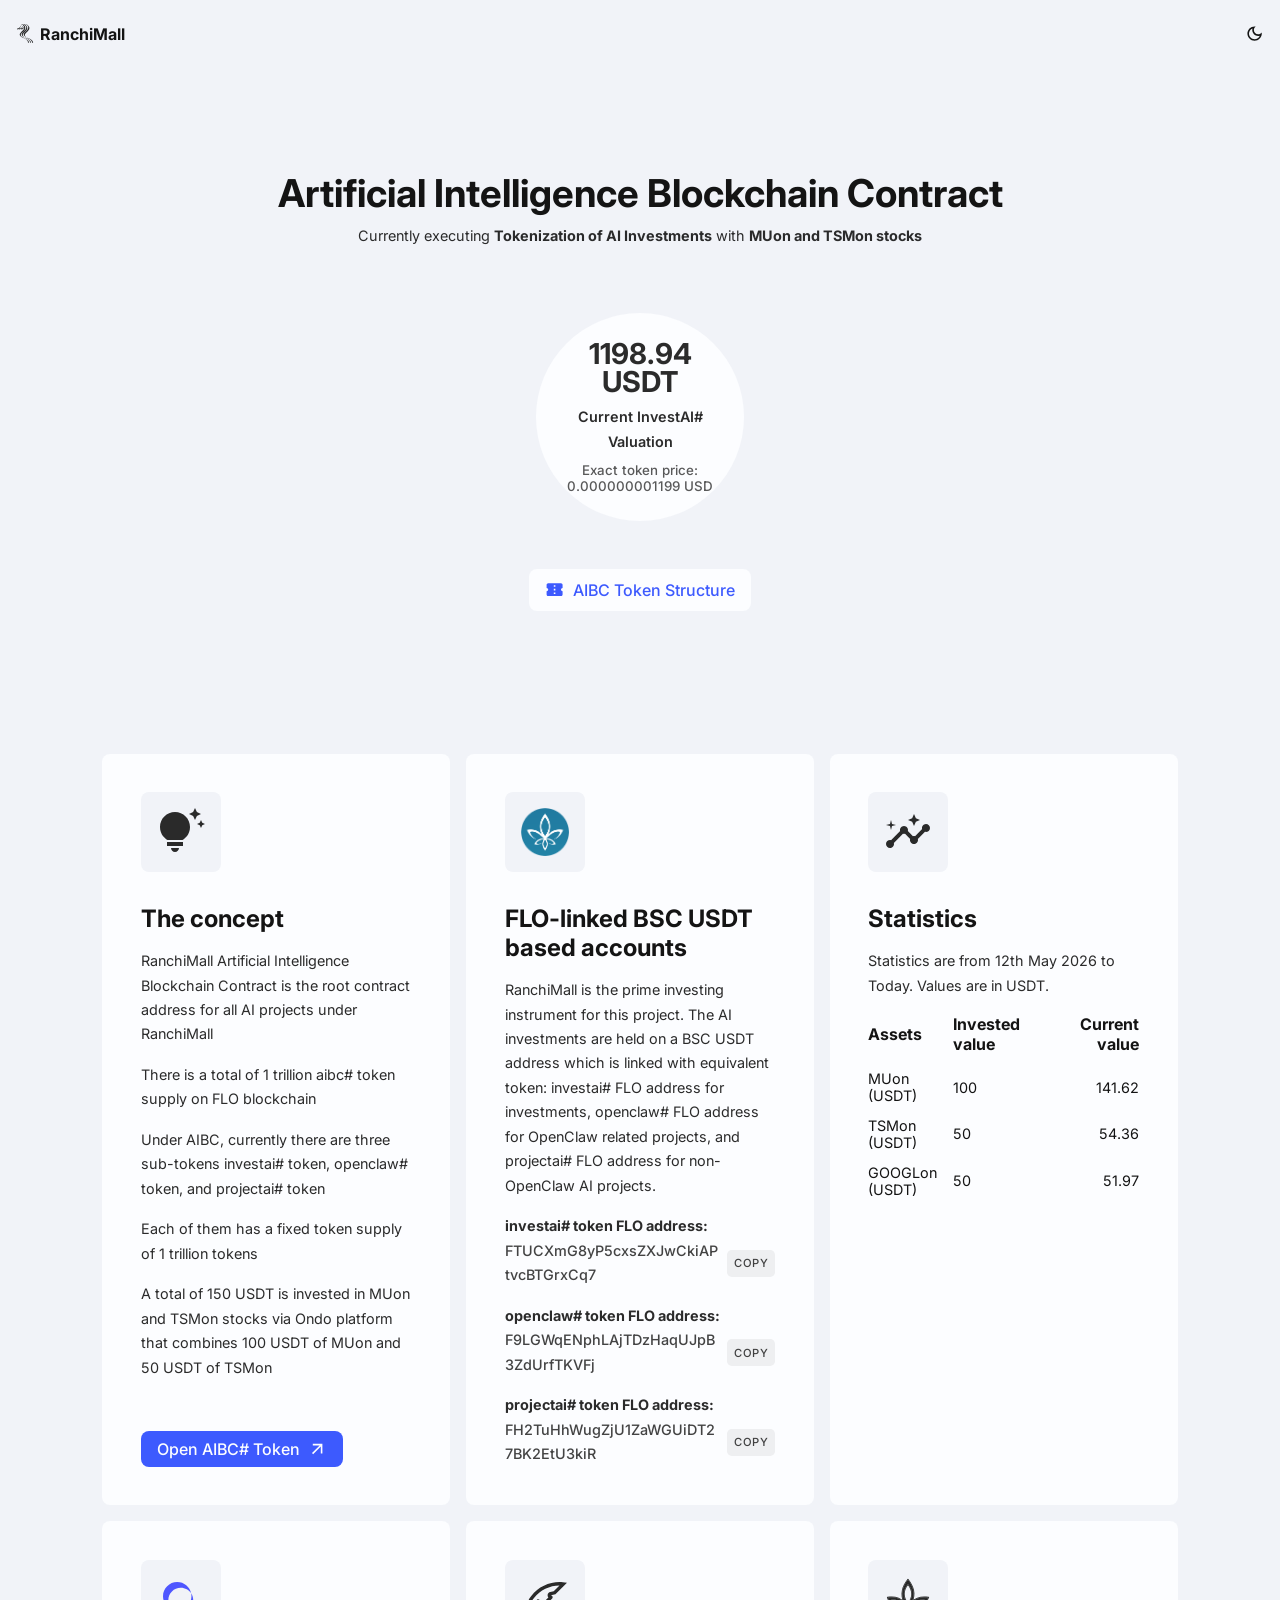
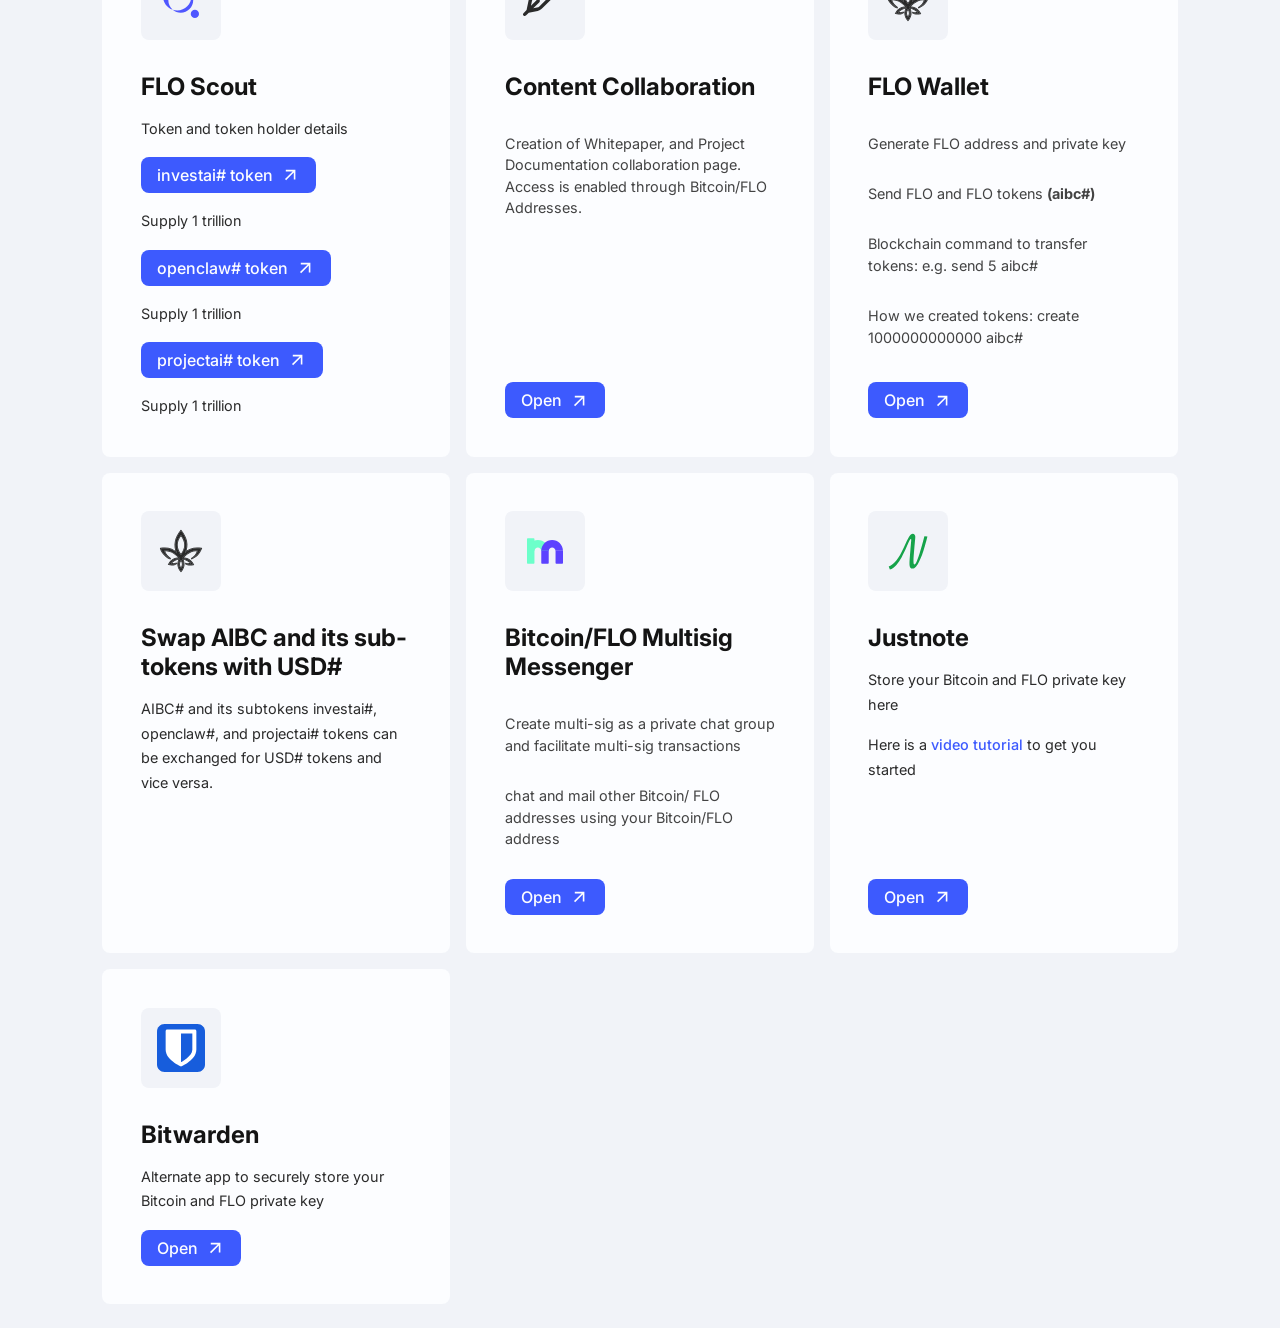
==== commit 8bf6a3db: "Update index.html" ====
--- a/index.html
+++ b/index.html
@@ -198,7 +198,7 @@
             <h2>
                 Statistics
             </h2>
-            <p>Statistics are from 12th May 2026 to Today</p>
+            <p>Statistics are from 12th May 2026 to Today. Values are in USDT.</p>
             <table class="stats-table">
                 <thead>
                     <tr>
--- a/css/main.min.css
+++ b/css/main.min.css
@@ -1 +1,26 @@
-*{padding:0;margin:0;box-sizing:border-box;font-family:"Inter",sans-serif}:root{font-size:clamp(1rem,1.2vmax,1.2rem)}html,body{height:100%}body{--accent-color: #3d5afe;--secondary-color: #ffac2e;--text-color: 20, 20, 20;--foreground-color: 252, 253, 255;--background-color: 241, 243, 248;--danger-color: rgb(255, 75, 75);--green: #1cad59;--yellow: rgb(220, 165, 0);color:rgba(var(--text-color), 1);background-color:rgba(var(--background-color), 1)}body[data-theme=dark]{--accent-color: #6d83ff;--secondary-color: #d60739;--text-color: 220, 220, 220;--foreground-color: 27, 28, 29;--background-color: 21, 22, 22;--danger-color: rgb(255, 106, 106);--green: #00e676;--yellow: rgb(255, 213, 5)}p,strong{font-size:.9rem;max-width:65ch;line-height:1.7;color:rgba(var(--text-color), 0.9)}.icon{width:1.2rem;height:1.2rem;fill:rgba(var(--text-color), 0.9);flex-shrink:0}.flex{display:flex}.flex-direction-column{flex-direction:column}.flex-wrap{flex-wrap:wrap}.grid{display:grid}.gap-0-3{gap:.3rem}.gap-0-5{gap:.5rem}.gap-1{gap:1rem}.gap-1-5{gap:1.5rem}.align-content-start{align-content:start}.align-items-center{align-items:center}.justify-content-center{justify-content:center}.wrap-around{overflow-wrap:break-word;word-wrap:break-word;word-break:break-word}header{padding:1.5rem 1rem;justify-content:space-between}main{display:grid;gap:1rem;padding:1rem;grid-template-columns:repeat(auto-fit, minmax(20rem, 1fr))}#main_banner{position:-webkit-sticky;position:sticky;top:0;justify-content:center;padding:1rem;width:100%;background-color:#ee5252}#main_banner .icon{fill:rgba(var(--foreground-color), 1)}#main_banner #banner_content{color:rgba(var(--foreground-color), 1)}.app{display:flex;flex-direction:column;padding:max(1rem,3vw);background-color:rgba(var(--foreground-color), 1);border-radius:.5rem;gap:1rem}.app__icon{display:flex;justify-content:center;align-items:center;width:5rem;height:5rem;border-radius:.5rem;background-color:rgba(var(--background-color), 1);margin-bottom:1rem}.app__icon .icon{width:3rem;height:3rem;fill:rgba(var(--text-color), 0.9)}.app li{list-style:none;font-size:.9rem;color:rgba(var(--text-color), 0.8);margin-bottom:.8rem;line-height:1.5}.app a:not([class]){display:flex;align-items:center;text-decoration:none;color:var(--accent-color);font-weight:500}.app a:not([class]):hover{text-decoration:underline}.app a:not([class]) .icon{margin-left:.3rem;width:1em;height:1em;fill:var(--accent-color)}.ext-link{display:flex;gap:.5rem;align-items:center;text-decoration:none;background-color:var(--accent-color);padding:.5rem 1rem;border-radius:.5rem;color:rgba(var(--foreground-color), 1);font-weight:500;align-self:flex-start;margin-top:auto;transition:color .2s,background-color .2s}.ext-link .icon{fill:rgba(var(--foreground-color), 1);transition:fill .2s}.ext-link:hover{color:var(--accent-color);background-color:rgba(var(--foreground-color), 1);box-shadow:0 0 0 .1rem var(--accent-color) inset}.ext-link:hover .icon{fill:var(--accent-color)}article{display:grid;gap:1rem;padding:1.5rem max(1rem,6vw)}ul{display:grid;gap:1rem;margin-top:1rem}.member-card{display:flex;flex-wrap:wrap;gap:1rem;padding:max(1rem,1.5vw);border-radius:.5rem;background-color:rgba(var(--foreground-color), 1)}.member-card h4{min-width:12rem}.member-card h5{font-weight:400}.member-card .kyc-wrapper{display:flex;align-items:center;gap:.5rem;font-size:.8rem}.member-card .kyc-wrapper .icon{width:1.1rem;height:1.1rem}.member-card .kyc-wrapper .kyc-status{display:flex;align-items:center;gap:.1rem;padding:.3rem;border-radius:3rem;font-weight:500;background-color:rgba(var(--text-color), 0.1);padding-right:.5rem}.member-card .kyc-wrapper .kyc-status.pending{background-color:var(--yellow);color:rgba(var(--foreground-color), 1)}.member-card .kyc-wrapper .kyc-status.pending .icon{fill:rgba(var(--foreground-color), 1)}.member-card .kyc-wrapper .kyc-status.verified{background-color:var(--green);color:rgba(var(--foreground-color), 1)}.member-card .kyc-wrapper .kyc-status.verified .icon{fill:rgba(var(--foreground-color), 1)}sm-copy{font-weight:500;font-size:.9rem;color:rgba(var(--text-color), 0.8)}#hero_section{text-align:center;justify-content:center;justify-items:center;padding:8vw 1rem;margin-bottom:1rem;gap:2rem}#hero_section h1{font-size:max(1.6rem,3vw)}#hero_section p{max-width:100%}#token_price_wrapper{padding:1.5rem;text-align:center;aspect-ratio:1/1;width:13rem;background-color:rgba(var(--foreground-color), 1);border-radius:10rem;justify-self:center;font-size:1rem;font-weight:500;margin-top:2rem}.important-links{display:flex;flex-wrap:wrap;gap:.5rem;margin-top:1rem}.important-link{list-style:none;flex:1}.important-link .icon,.important-link img{width:1.2rem;height:1.2rem;fill:var(--accent-color);flex-shrink:0}.important-link a{white-space:nowrap;display:flex;align-items:center;text-align:start;gap:.5rem;font-weight:500;background-color:rgba(var(--foreground-color), 1);padding:.7rem 1rem;border-radius:.5rem;text-decoration:none;color:var(--accent-color)}.important-link a:hover{text-decoration:underline}table th{padding-bottom:1rem}table th:first-of-type{text-align:start}table th:not(:last-of-type){padding-right:1rem}table td{padding-bottom:.8rem;font-size:.9rem}table td:not(:last-of-type){padding-right:1rem}table td:last-of-type{display:flex;justify-content:flex-end}@media screen and (min-width: 768px){main{padding:1.5rem 8vw}sm-copy{min-width:24rem}}.hidden{display:none}+*{padding:0;margin:0;box-sizing:border-box;font-family:"Inter",sans-serif}:root{font-size:clamp(1rem,1.2vmax,1.2rem)}html,body{height:100%}body{--accent-color: #3d5afe;--secondary-color: #ffac2e;--text-color: 20, 20, 20;--foreground-color: 252, 253, 255;--background-color: 241, 243, 248;--danger-color: rgb(255, 75, 75);--green: #1cad59;--yellow: rgb(220, 165, 0);color:rgba(var(--text-color), 1);background-color:rgba(var(--background-color), 1)}body[data-theme=dark]{--accent-color: #6d83ff;--secondary-color: #d60739;--text-color: 220, 220, 220;--foreground-color: 27, 28, 29;--background-color: 21, 22, 22;--danger-color: rgb(255, 106, 106);--green: #00e676;--yellow: rgb(255, 213, 5)}p,strong{font-size:.9rem;max-width:65ch;line-height:1.7;color:rgba(var(--text-color), 0.9)}.icon{width:1.2rem;height:1.2rem;fill:rgba(var(--text-color), 0.9);flex-shrink:0}.flex{display:flex}.flex-direction-column{flex-direction:column}.flex-wrap{flex-wrap:wrap}.grid{display:grid}.gap-0-3{gap:.3rem}.gap-0-5{gap:.5rem}.gap-1{gap:1rem}.gap-1-5{gap:1.5rem}.align-content-start{align-content:start}.align-items-center{align-items:center}.justify-content-center{justify-content:center}.wrap-around{overflow-wrap:break-word;word-wrap:break-word;word-break:break-word}header{padding:1.5rem 1rem;justify-content:space-between}main{display:grid;gap:1rem;padding:1rem;grid-template-columns:repeat(auto-fit, minmax(20rem, 1fr))}#main_banner{position:-webkit-sticky;position:sticky;top:0;justify-content:center;padding:1rem;width:100%;background-color:#ee5252}#main_banner .icon{fill:rgba(var(--foreground-color), 1)}#main_banner #banner_content{color:rgba(var(--foreground-color), 1)}.app{display:flex;flex-direction:column;padding:max(1rem,3vw);background-color:rgba(var(--foreground-color), 1);border-radius:.5rem;gap:1rem}.app__icon{display:flex;justify-content:center;align-items:center;width:5rem;height:5rem;border-radius:.5rem;background-color:rgba(var(--background-color), 1);margin-bottom:1rem}.app__icon .icon{width:3rem;height:3rem;fill:rgba(var(--text-color), 0.9)}.app li{list-style:none;font-size:.9rem;color:rgba(var(--text-color), 0.8);margin-bottom:.8rem;line-height:1.5}.app a:not([class]){display:flex;align-items:center;text-decoration:none;color:var(--accent-color);font-weight:500}.app a:not([class]):hover{text-decoration:underline}.app a:not([class]) .icon{margin-left:.3rem;width:1em;height:1em;fill:var(--accent-color)}.ext-link{display:flex;gap:.5rem;align-items:center;text-decoration:none;background-color:var(--accent-color);padding:.5rem 1rem;border-radius:.5rem;color:rgba(var(--foreground-color), 1);font-weight:500;align-self:flex-start;margin-top:auto;transition:color .2s,background-color .2s}.ext-link .icon{fill:rgba(var(--foreground-color), 1);transition:fill .2s}.ext-link:hover{color:var(--accent-color);background-color:rgba(var(--foreground-color), 1);box-shadow:0 0 0 .1rem var(--accent-color) inset}.ext-link:hover .icon{fill:var(--accent-color)}article{display:grid;gap:1rem;padding:1.5rem max(1rem,6vw)}ul{display:grid;gap:1rem;margin-top:1rem}.member-card{display:flex;flex-wrap:wrap;gap:1rem;padding:max(1rem,1.5vw);border-radius:.5rem;background-color:rgba(var(--foreground-color), 1)}.member-card h4{min-width:12rem}.member-card h5{font-weight:400}.member-card .kyc-wrapper{display:flex;align-items:center;gap:.5rem;font-size:.8rem}.member-card .kyc-wrapper .icon{width:1.1rem;height:1.1rem}.member-card .kyc-wrapper .kyc-status{display:flex;align-items:center;gap:.1rem;padding:.3rem;border-radius:3rem;font-weight:500;background-color:rgba(var(--text-color), 0.1);padding-right:.5rem}.member-card .kyc-wrapper .kyc-status.pending{background-color:var(--yellow);color:rgba(var(--foreground-color), 1)}.member-card .kyc-wrapper .kyc-status.pending .icon{fill:rgba(var(--foreground-color), 1)}.member-card .kyc-wrapper .kyc-status.verified{background-color:var(--green);color:rgba(var(--foreground-color), 1)}.member-card .kyc-wrapper .kyc-status.verified .icon{fill:rgba(var(--foreground-color), 1)}sm-copy{font-weight:500;font-size:.9rem;color:rgba(var(--text-color), 0.8)}#hero_section{text-align:center;justify-content:center;justify-items:center;padding:8vw 1rem;margin-bottom:1rem;gap:2rem}#hero_section h1{font-size:max(1.6rem,3vw)}#hero_section p{max-width:100%}#token_price_wrapper{padding:1.5rem;text-align:center;aspect-ratio:1/1;width:13rem;background-color:rgba(var(--foreground-color), 1);border-radius:10rem;justify-self:center;font-size:1rem;font-weight:500;margin-top:2rem}.important-links{display:flex;flex-wrap:wrap;gap:.5rem;margin-top:1rem}.important-link{list-style:none;flex:1}.important-link .icon,.important-link img{width:1.2rem;height:1.2rem;fill:var(--accent-color);flex-shrink:0}.important-link a{white-space:nowrap;display:flex;align-items:center;text-align:start;gap:.5rem;font-weight:500;background-color:rgba(var(--foreground-color), 1);padding:.7rem 1rem;border-radius:.5rem;text-decoration:none;color:var(--accent-color)}.important-link a:hover{text-decoration:underline}table th{padding-bottom:1rem}table th:first-of-type{text-align:start}table th:not(:last-of-type){padding-right:1rem}table td{padding-bottom:.8rem;font-size:.9rem}table td:not(:last-of-type){padding-right:1rem}table td:last-of-type{display:flex;justify-content:flex-end}@media screen and (min-width: 768px){main{padding:1.5rem 8vw}sm-copy{min-width:24rem}}.hidden{display:none} table {
+  width: 100%;
+  border-collapse: collapse;
+}
+
+table th {
+  padding-bottom: 1rem;
+  text-align: left;
+}
+
+table th:not(:last-of-type),
+table td:not(:last-of-type) {
+  padding-right: 1rem;
+}
+
+table td {
+  padding-bottom: 0.8rem;
+  font-size: 0.9rem;
+}
+
+table th:last-of-type,
+table td:last-of-type {
+  text-align: right;
+  width: 140px;
+  display: table-cell;
+}
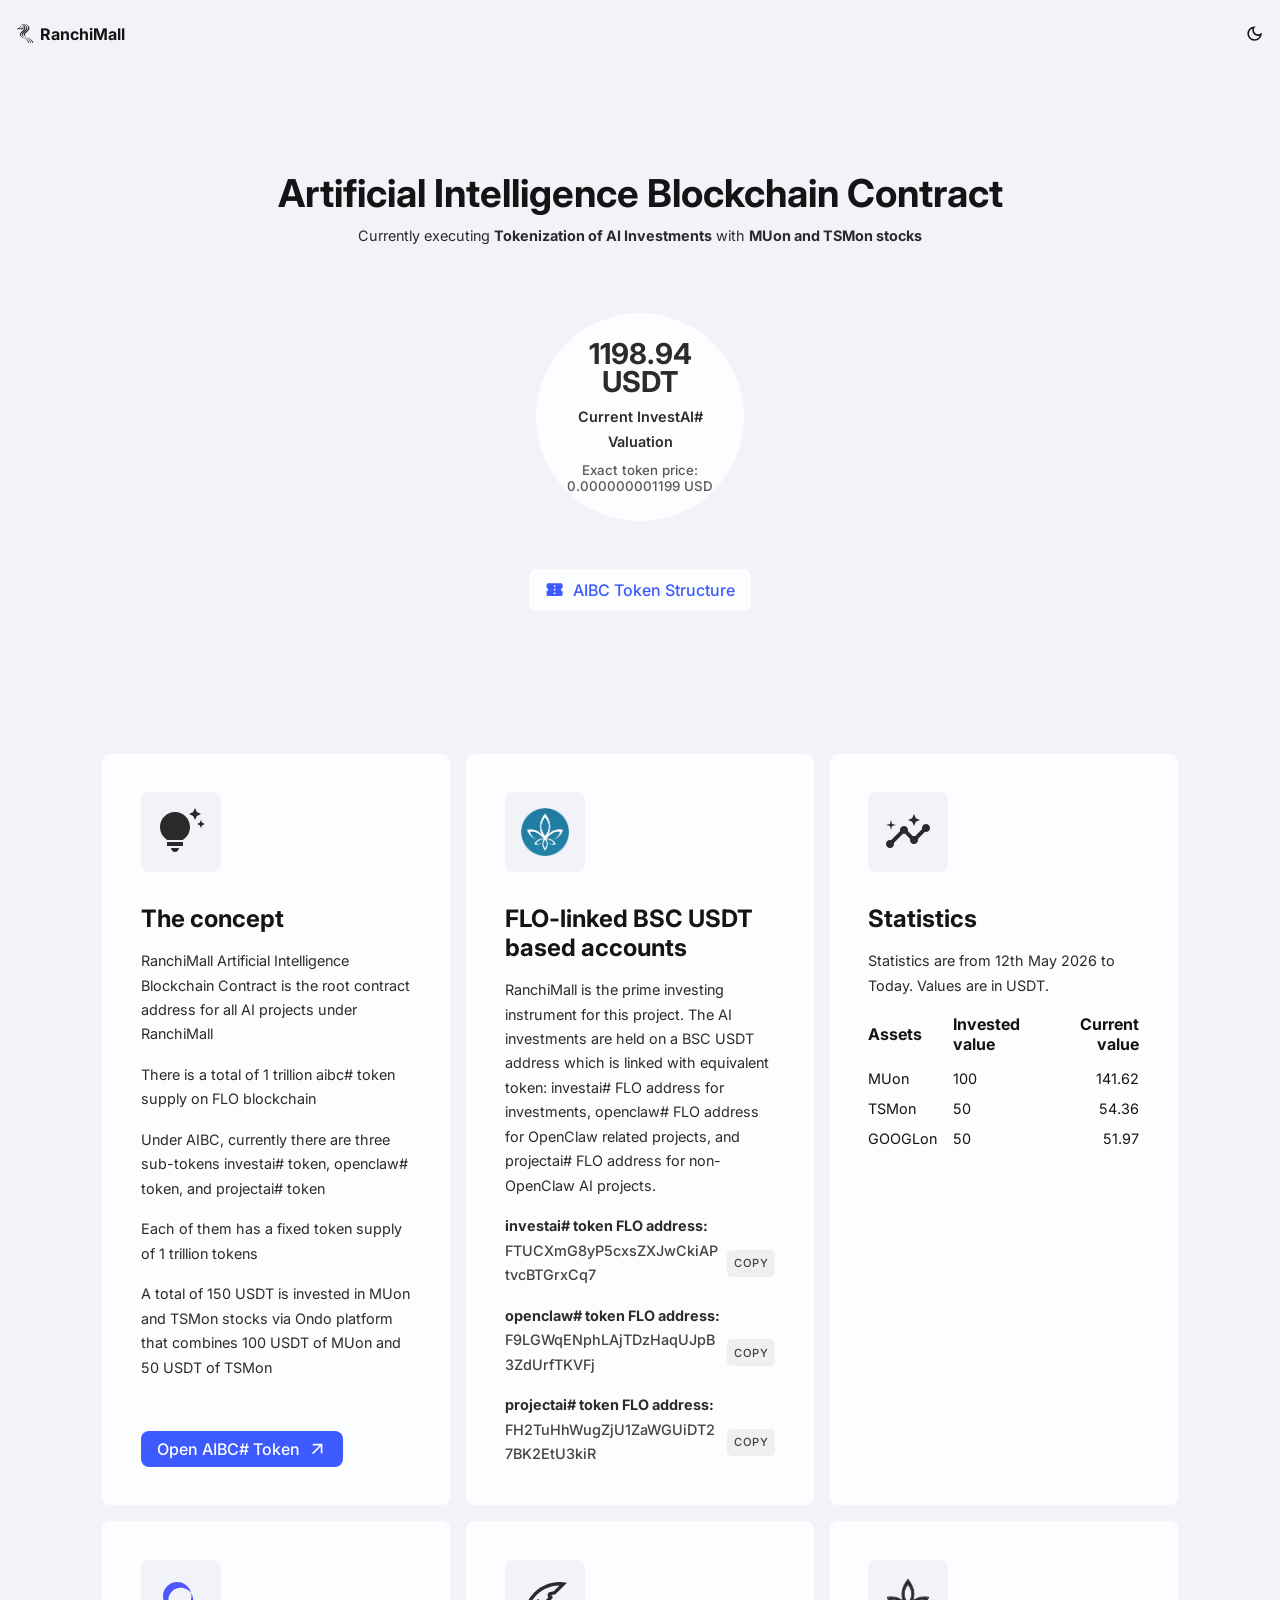
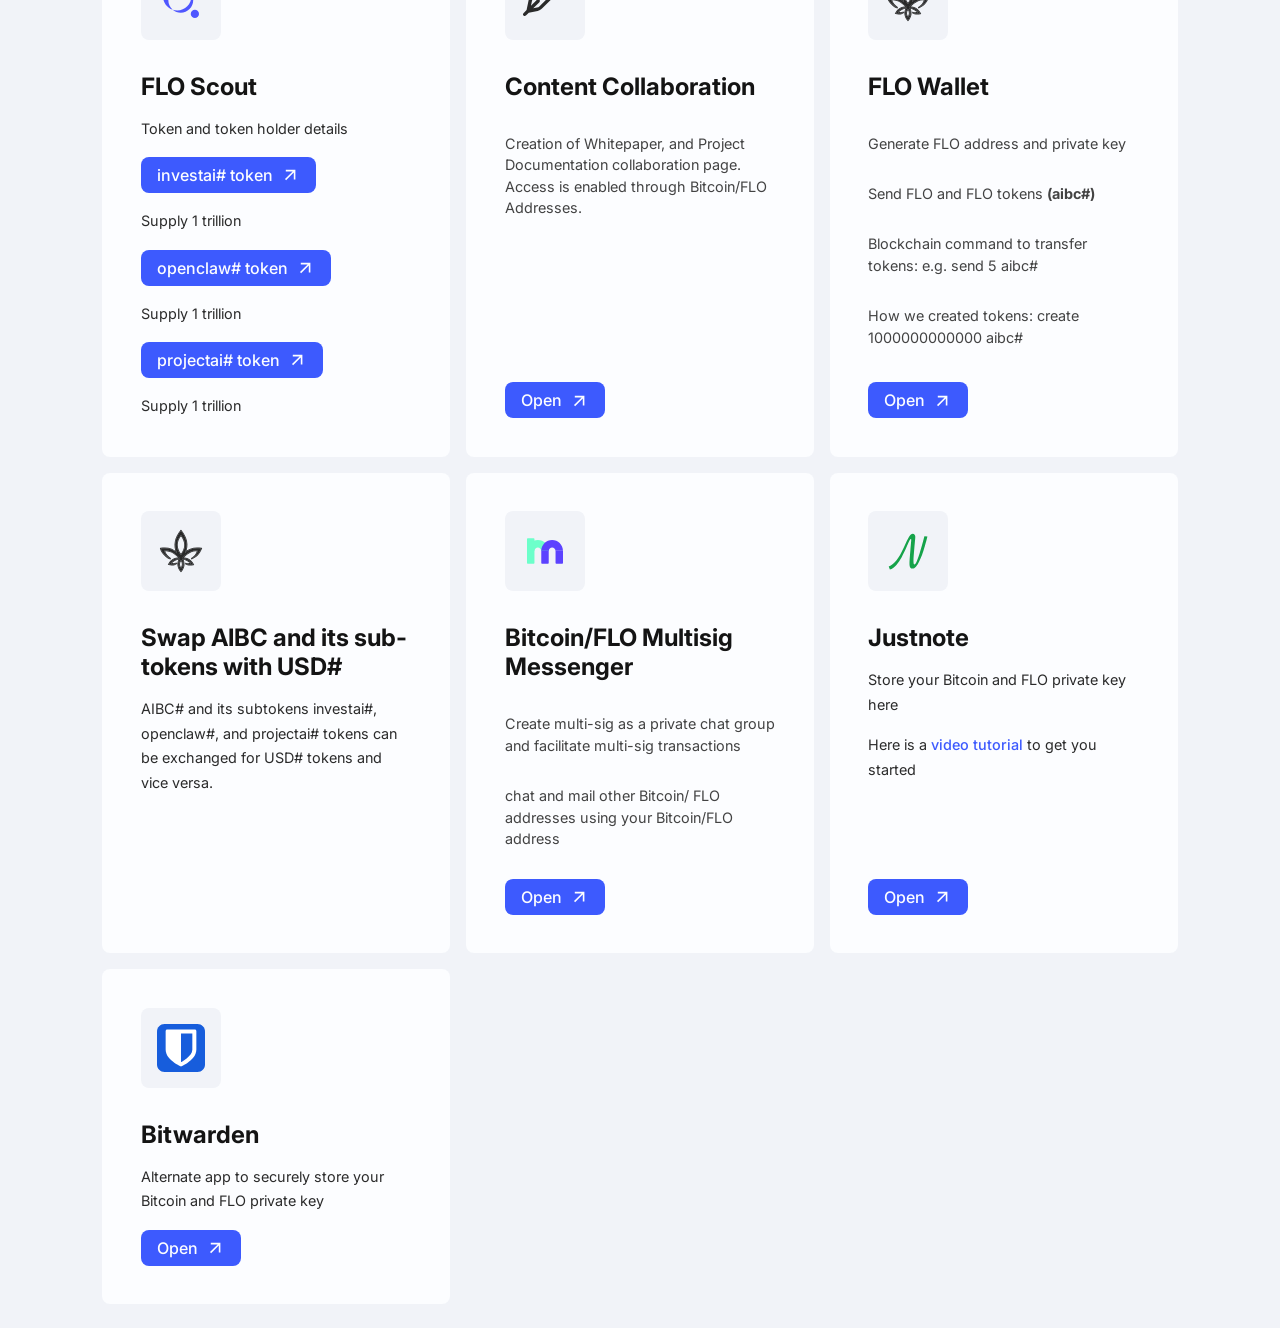
==== commit 1340612d: "Update index.html" ====
--- a/index.html
+++ b/index.html
@@ -209,17 +209,17 @@
                 </thead>
                 <tbody>
                     <tr>
-                        <td>MUon (USDT)</td>
+                        <td>MUon</td>
                         <td>100</td>
                         <td id="muon_current">Loading...</td>
                     </tr>
                     <tr>
-                        <td>TSMon (USDT)</td>
+                        <td>TSMon</td>
                         <td>50</td>
                         <td id="tsmon_current">Loading...</td>
                     </tr>
                     <tr>
-                        <td>GOOGLon (USDT)</td>
+                        <td>GOOGLon</td>
                         <td>50</td>
                         <td id="googlon_current">Loading...</td>
                     </tr>
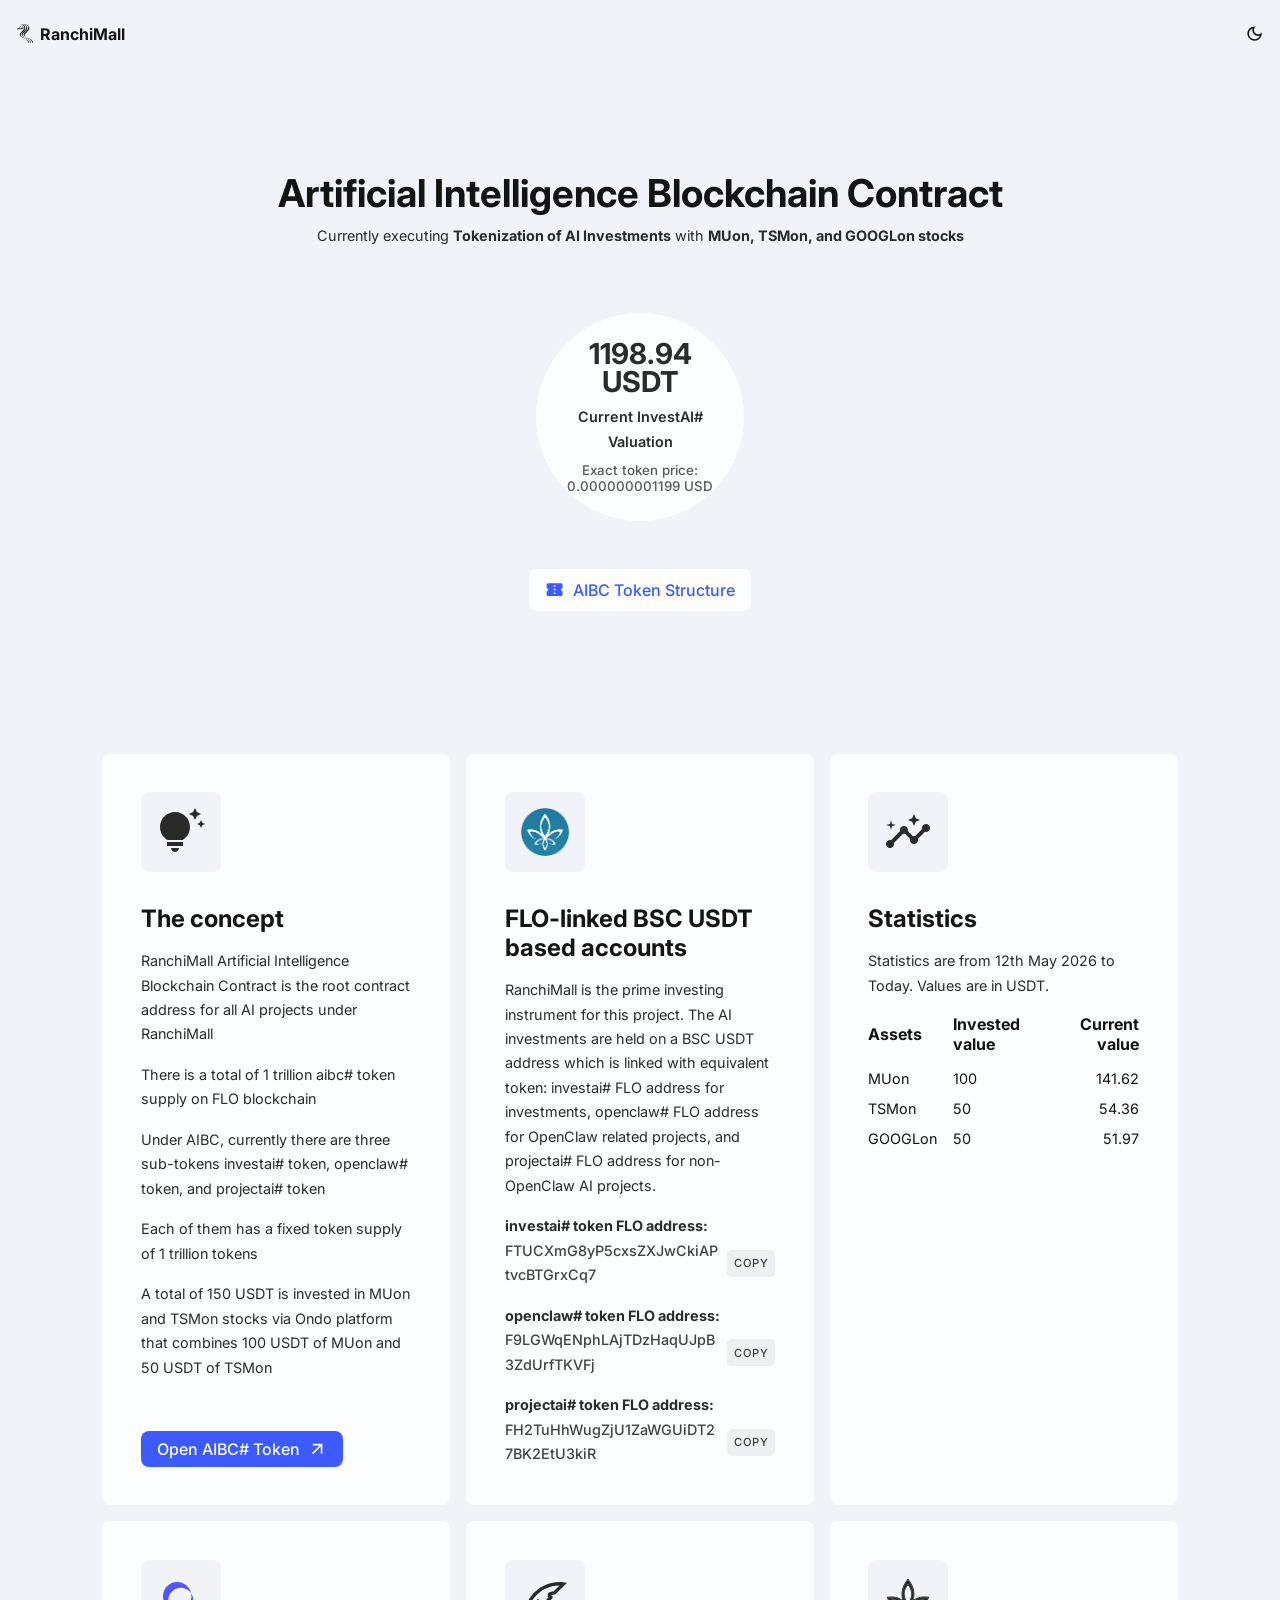
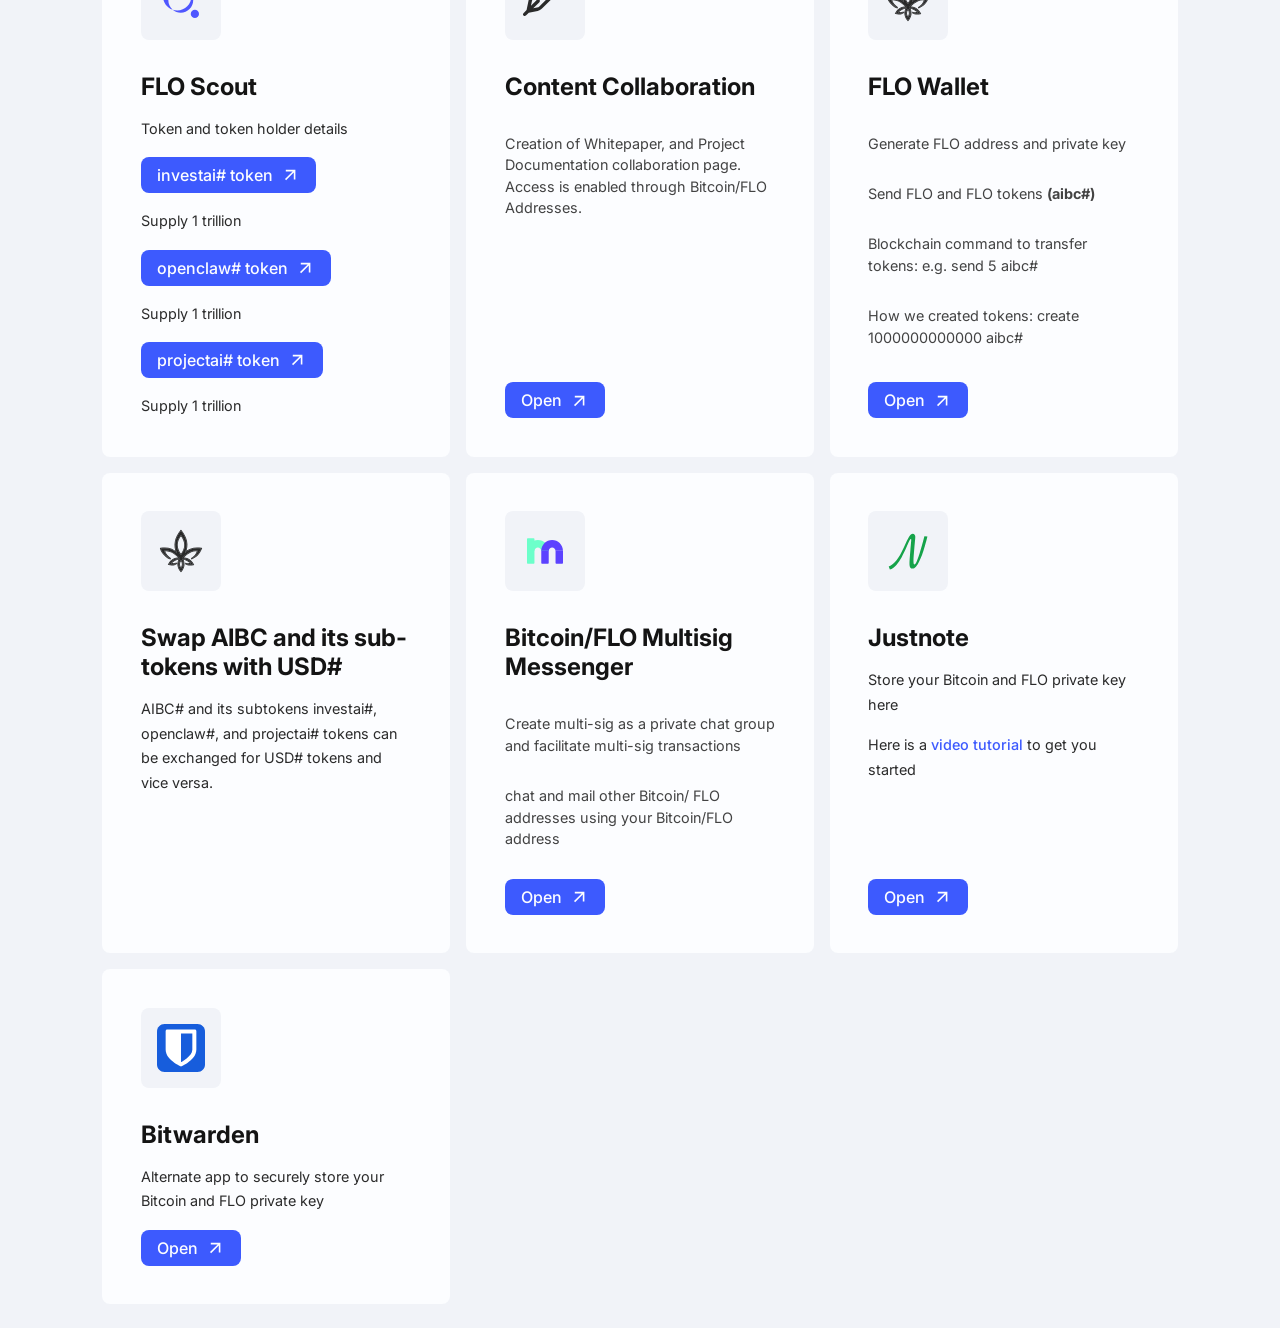
==== commit b78d2e32: "Update index.html" ====
--- a/index.html
+++ b/index.html
@@ -66,7 +66,7 @@
                 Artificial Intelligence Blockchain Contract
             </h1>
             <p>
-                Currently executing <strong>Tokenization of AI Investments</strong> with <strong>MUon and TSMon stocks</strong>
+                Currently executing <strong>Tokenization of AI Investments</strong> with <strong>MUon, TSMon, and GOOGLon stocks</strong>
             </p>
         </div>
         <div id="token_price_wrapper"
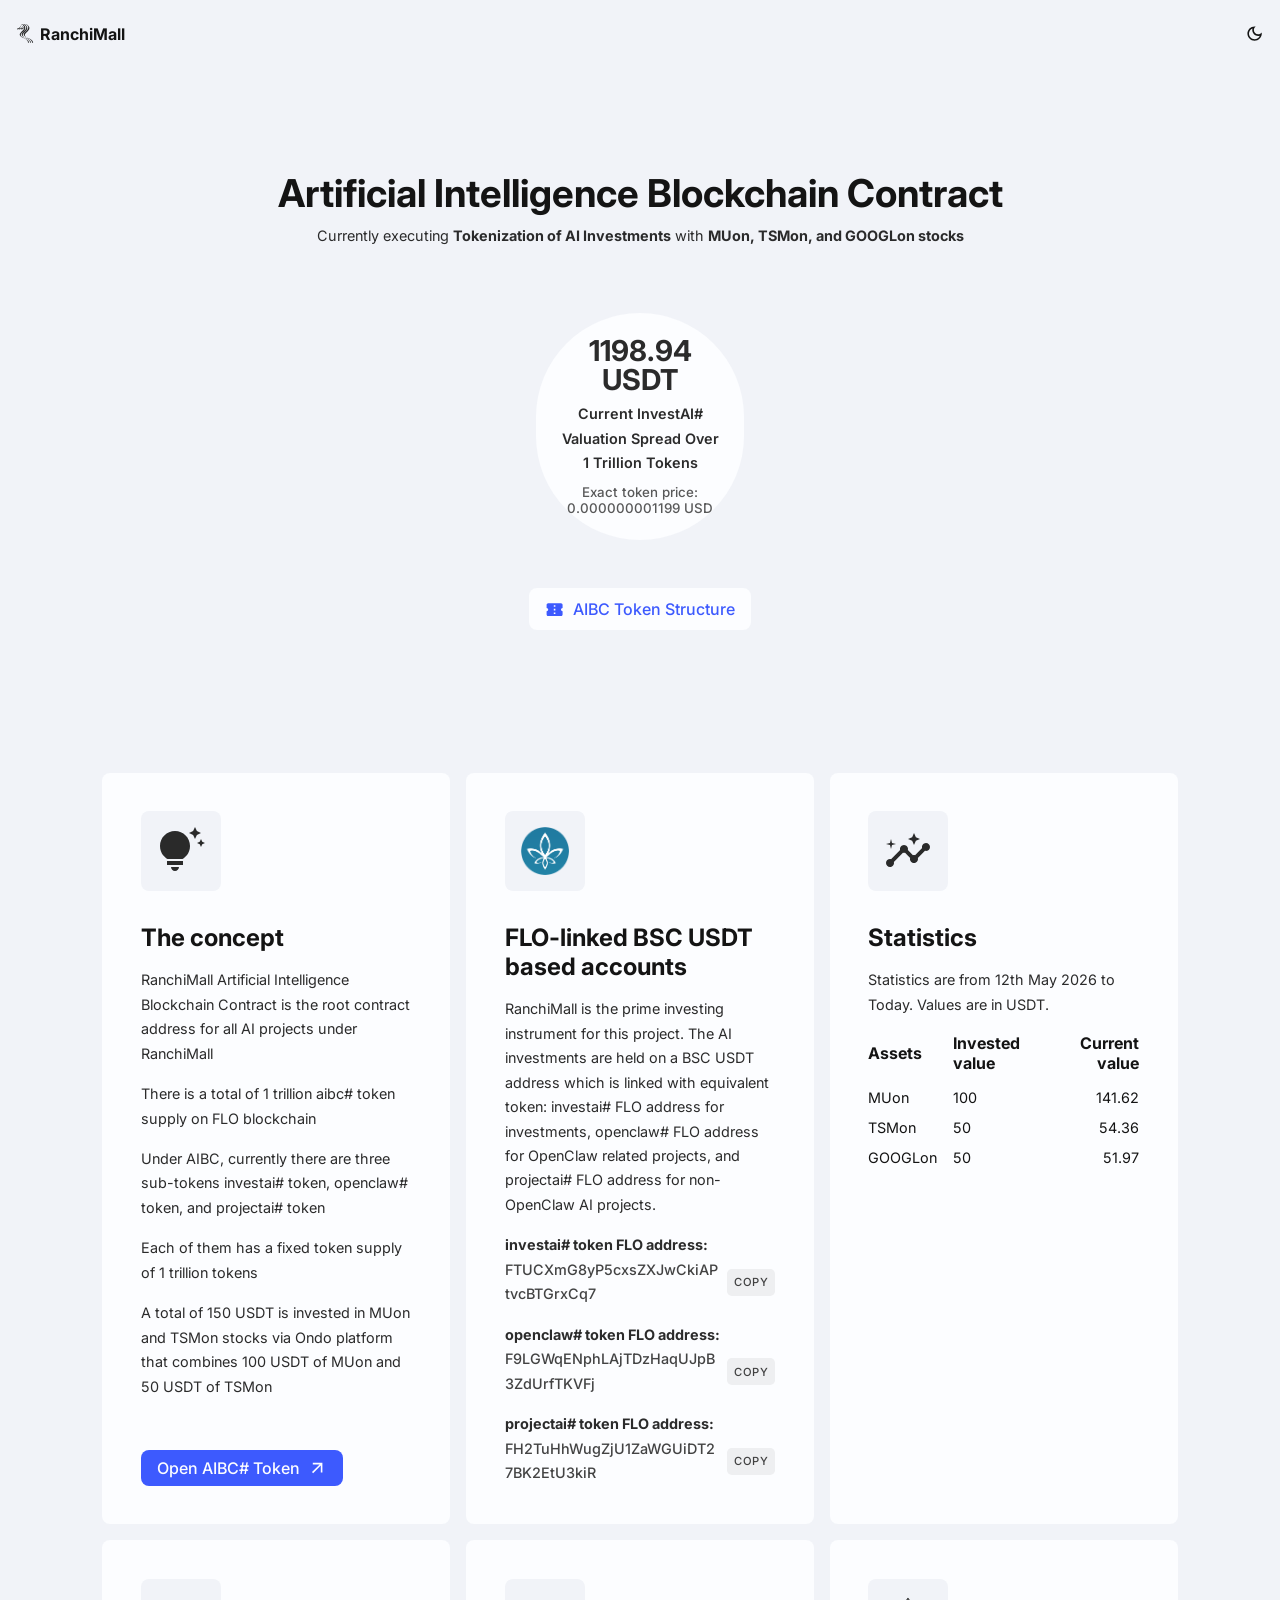
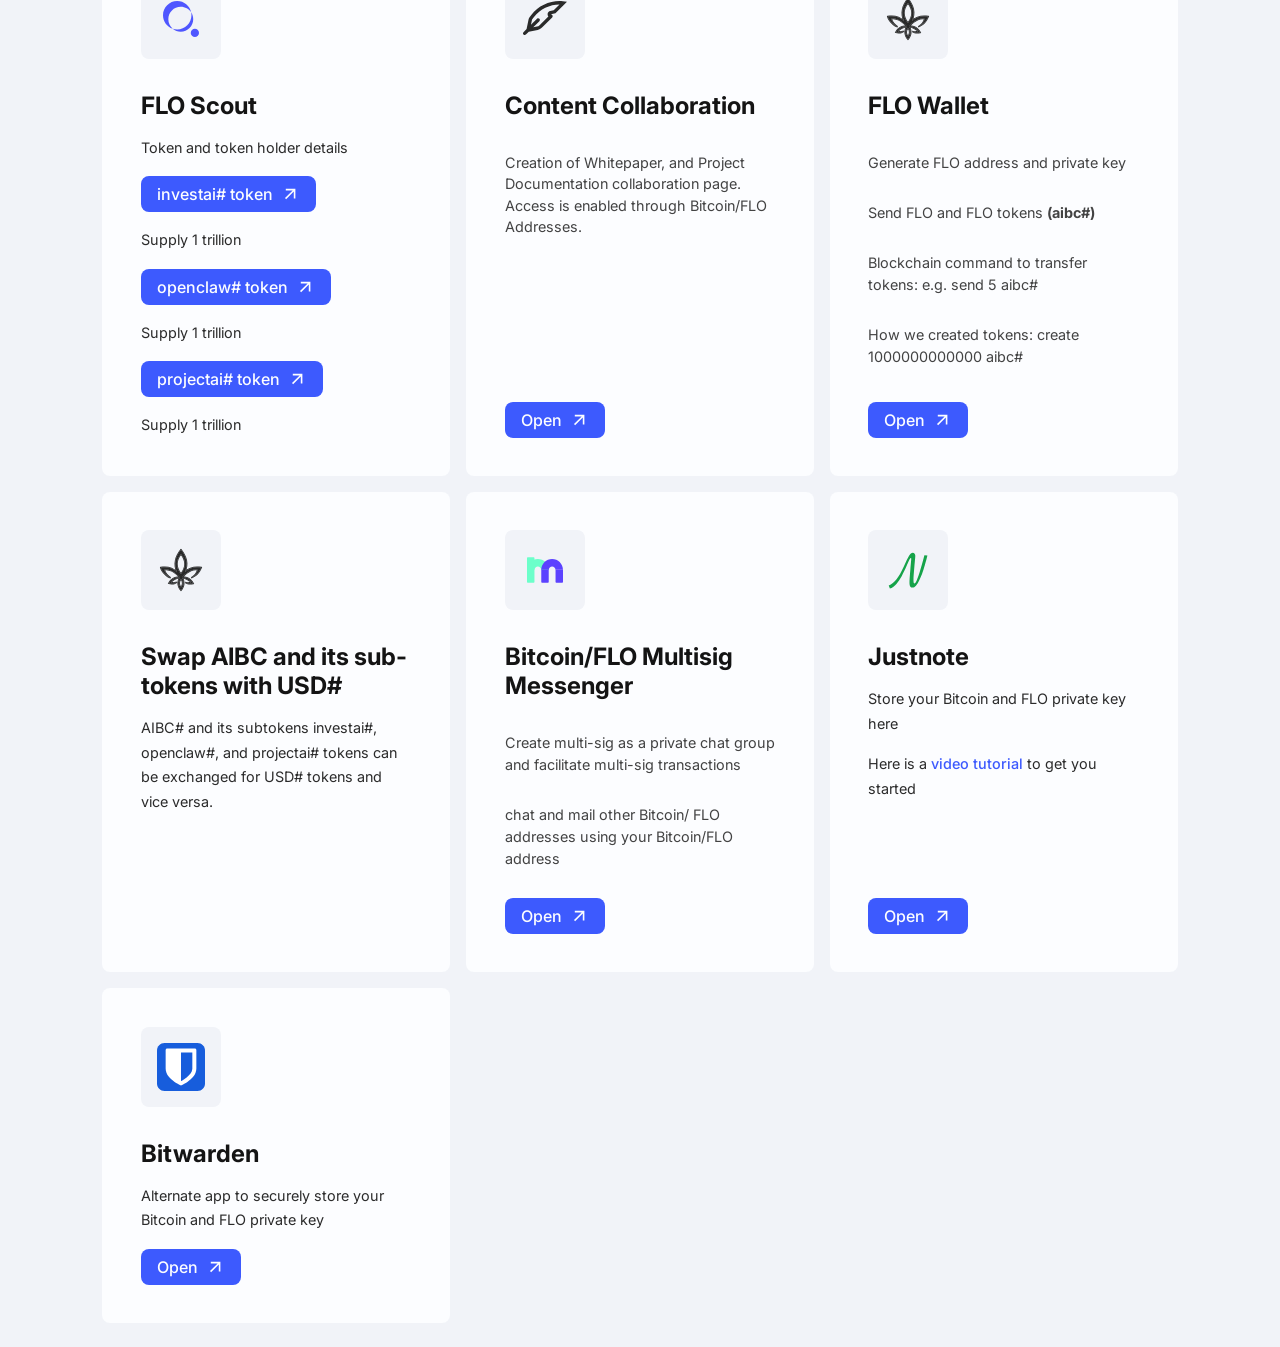
==== commit 9f54b9b1: "Update index.html" ====
--- a/index.html
+++ b/index.html
@@ -78,7 +78,7 @@
             </strong>
 
             <p style="font-weight:600;">
-                Current InvestAI# Valuation
+                Current InvestAI# Valuation Spread Over 1 Trillion Tokens
             </p>
 
             <small id="token_price"
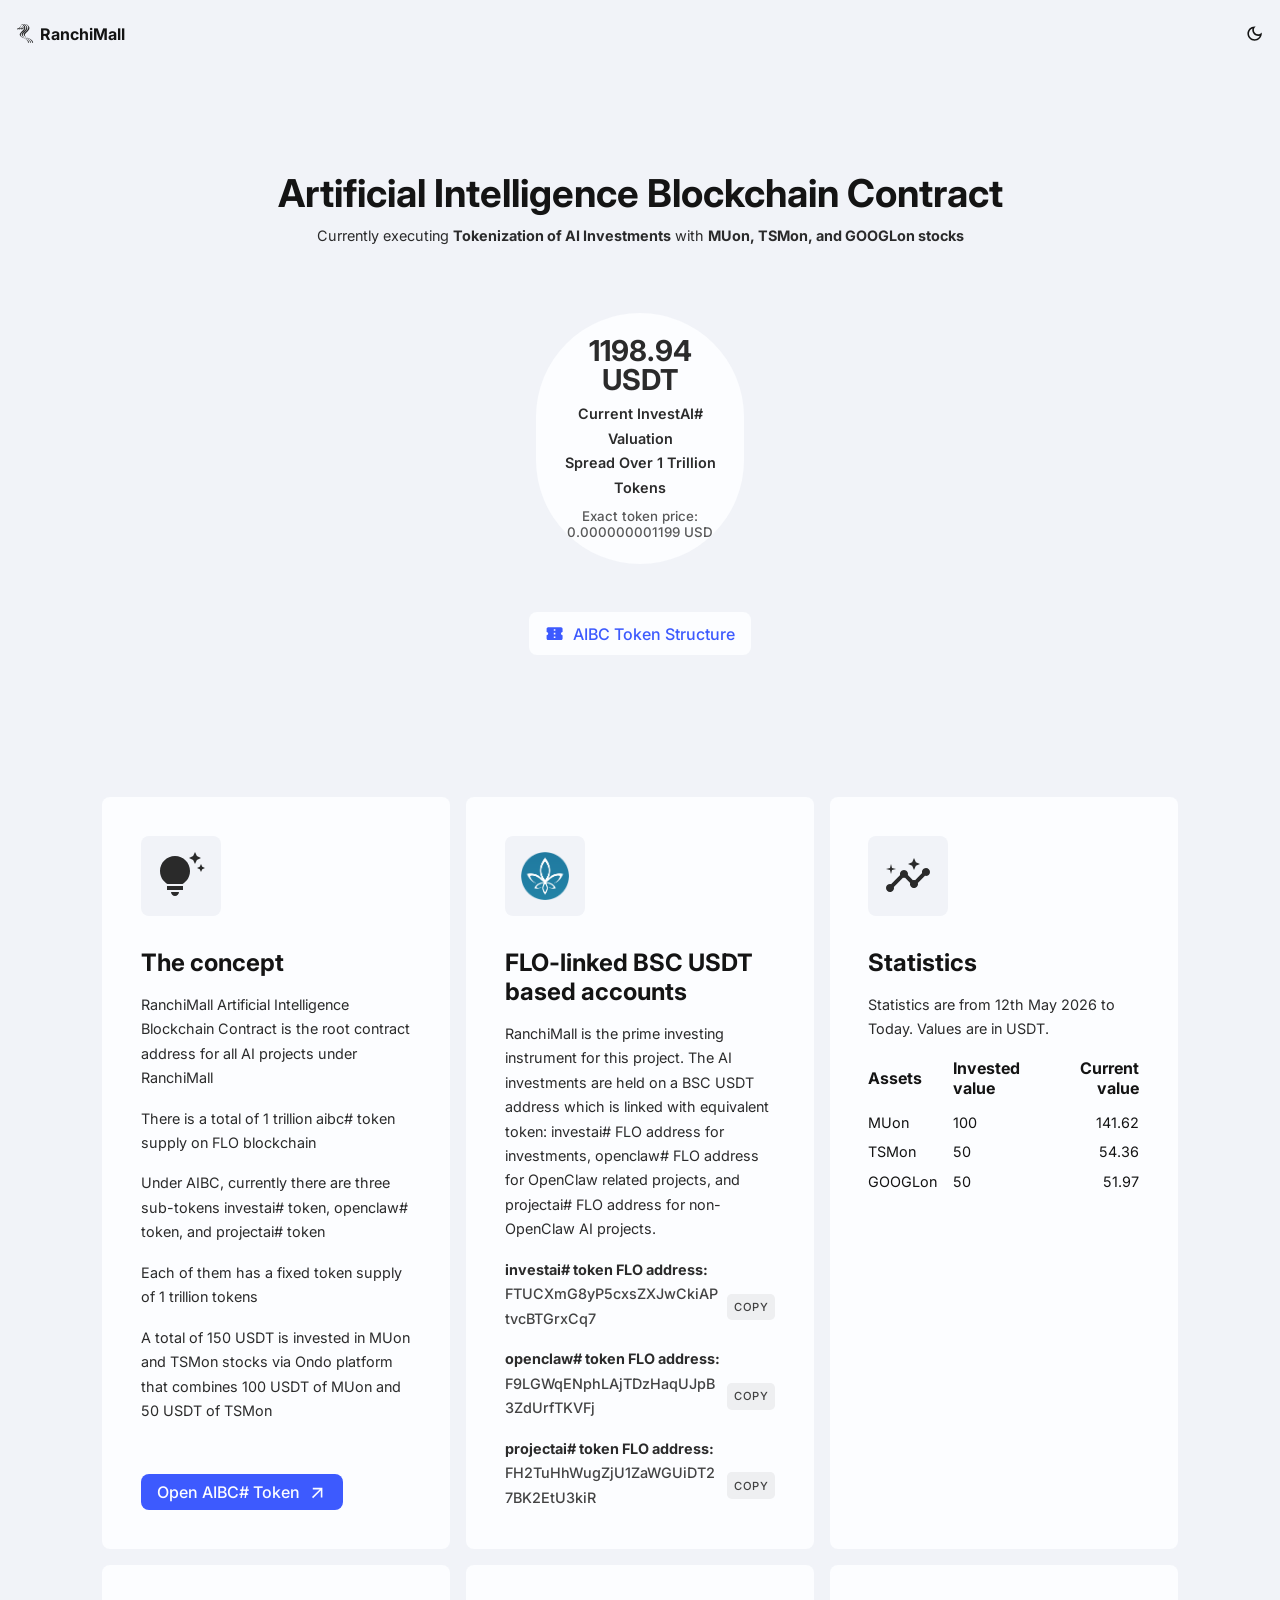
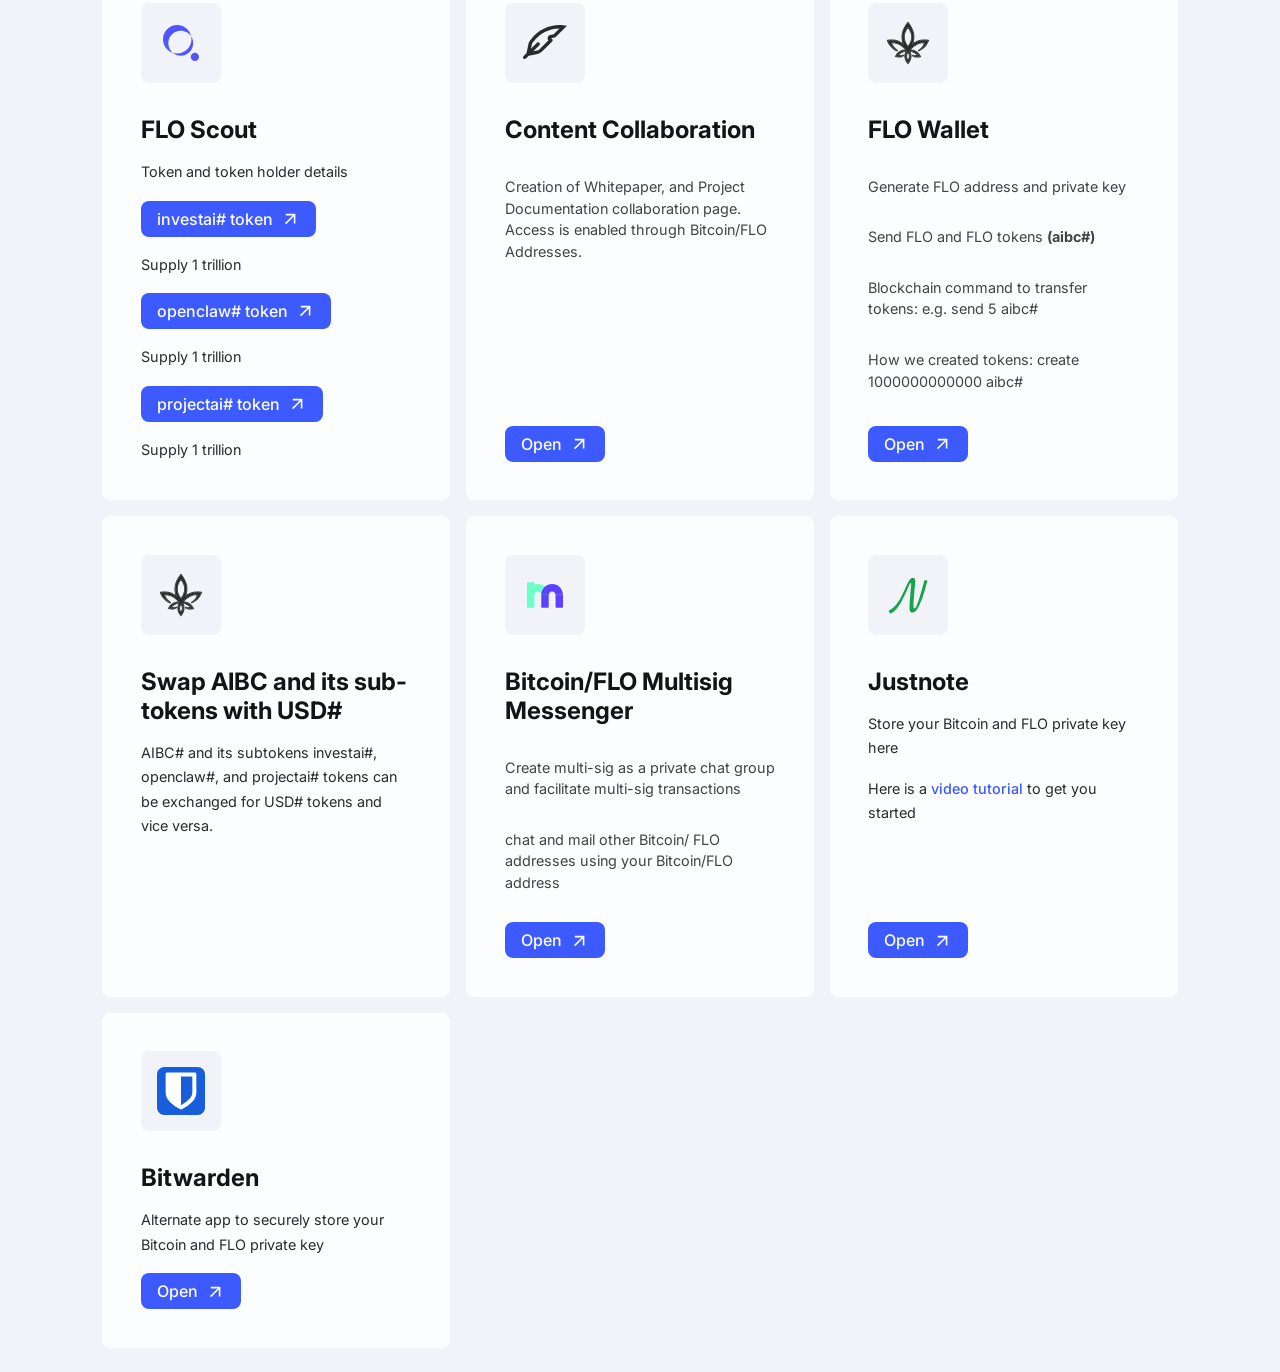
==== commit 744eeeba: "Update index.html" ====
--- a/index.html
+++ b/index.html
@@ -78,7 +78,8 @@
             </strong>
 
             <p style="font-weight:600;">
-                Current InvestAI# Valuation Spread Over 1 Trillion Tokens
+                Current InvestAI# Valuation <br>
+                Spread Over 1 Trillion Tokens
             </p>
 
             <small id="token_price"
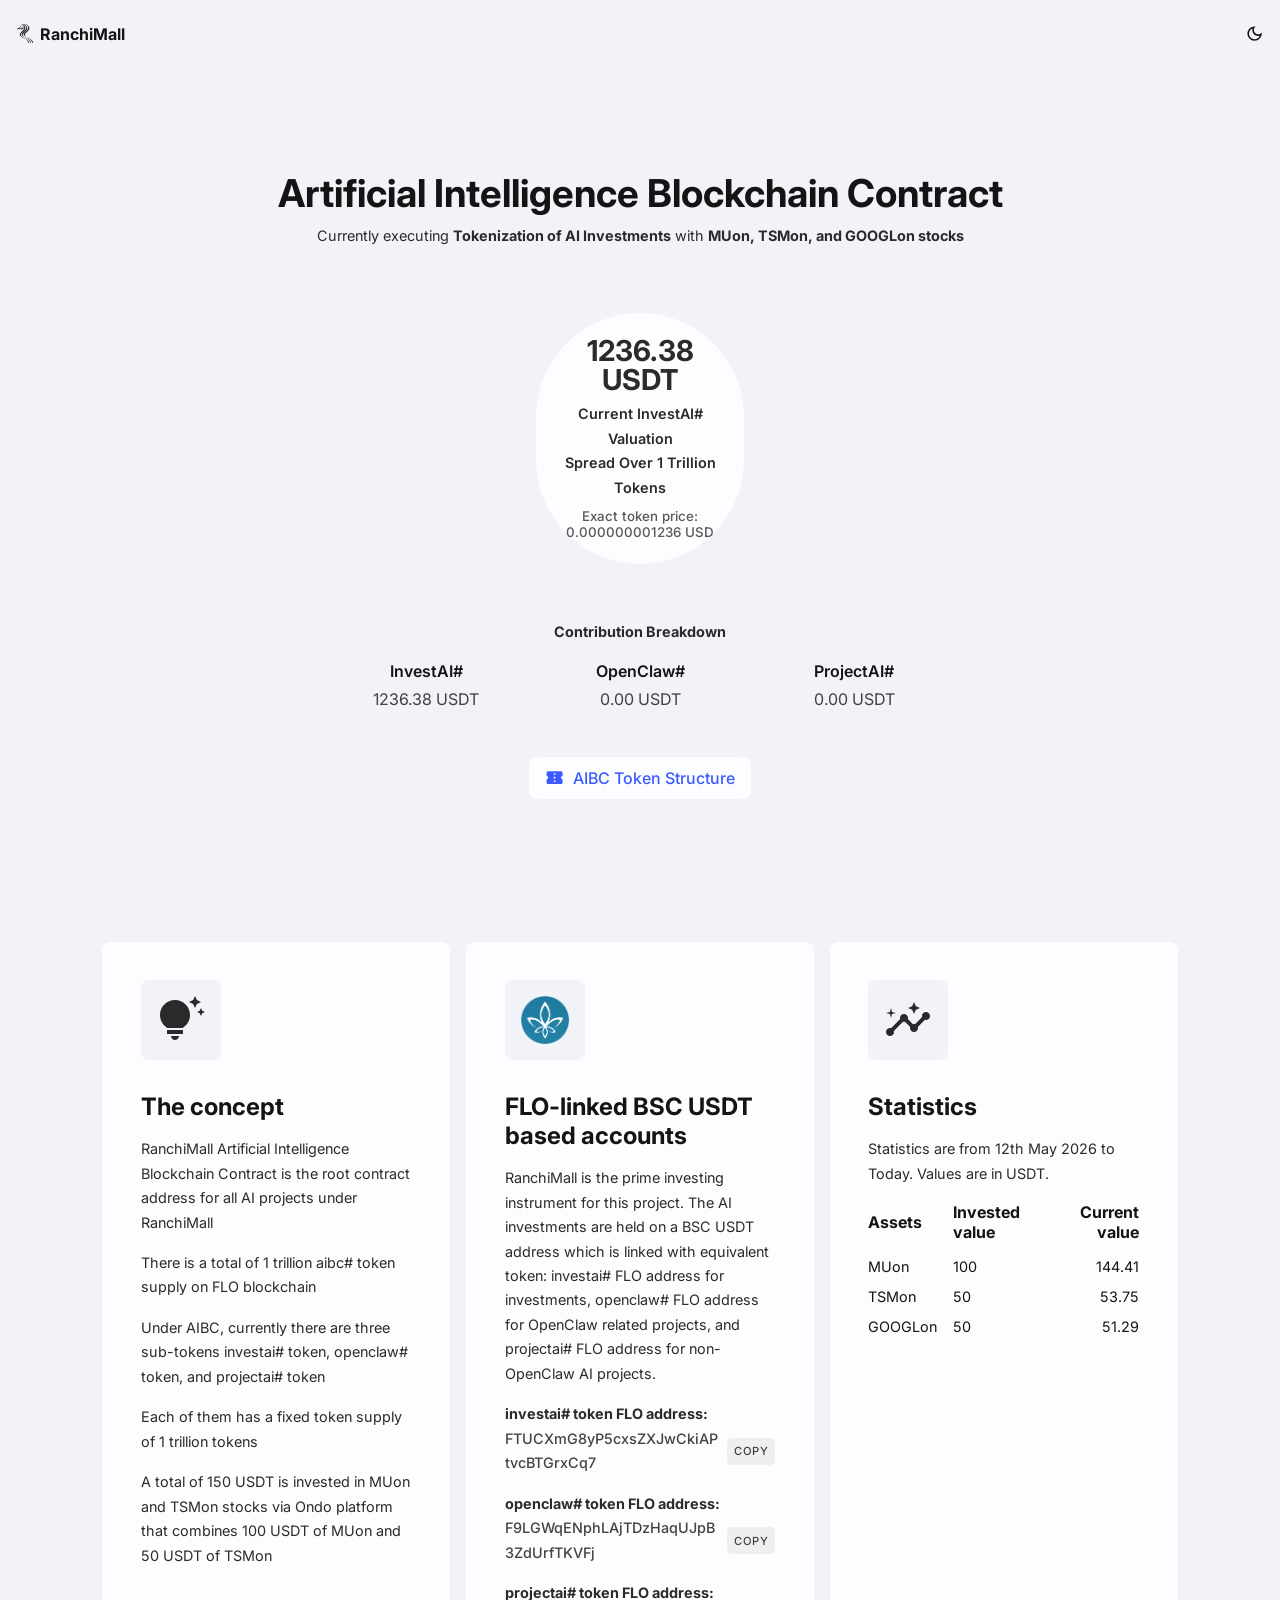
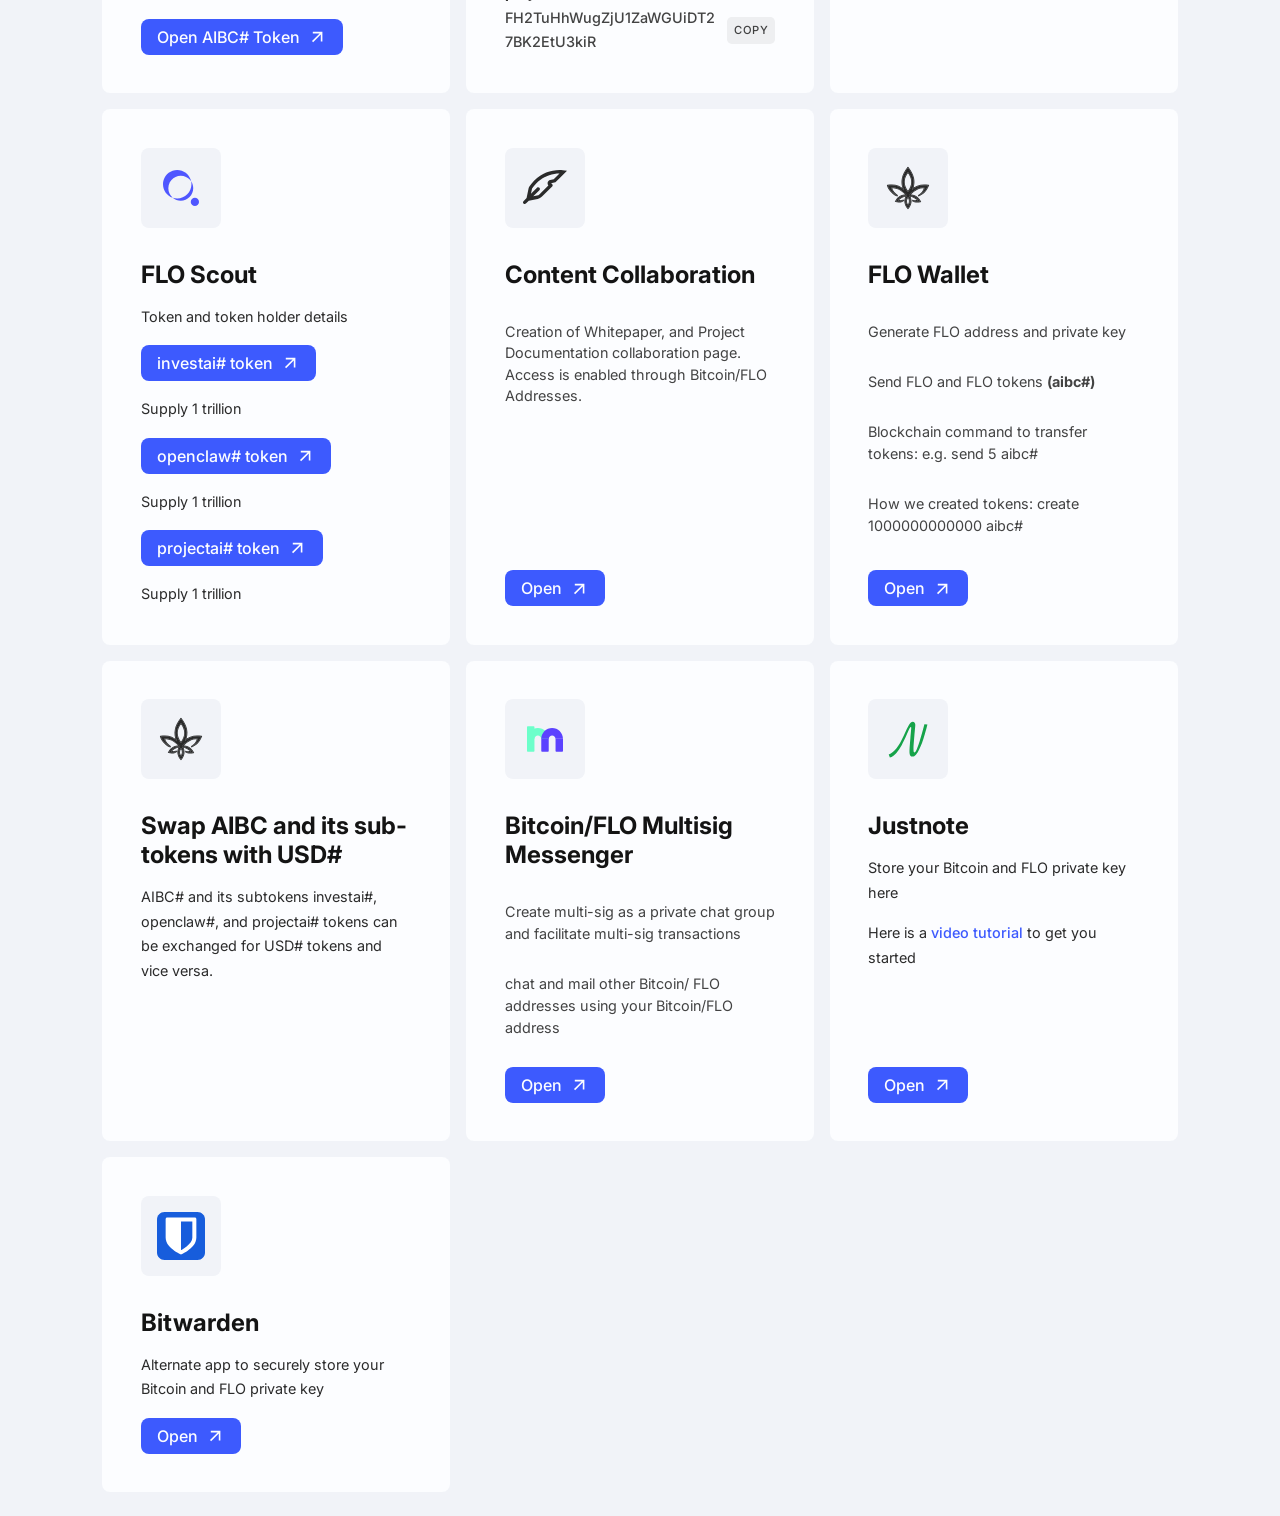
==== commit c54df71e: "added contribution breakdown with all tokens" ====
--- a/index.html
+++ b/index.html
@@ -88,6 +88,49 @@
             </small>
 
         </div>
+
+        <div id="contribution_card">
+
+            <strong>Contribution Breakdown</strong>
+
+            <div class="contribution-grid">
+
+                <div class="contribution-item">
+                    <div class="contribution-name">
+                        InvestAI#
+                    </div>
+
+                    <div id="investai_contribution"
+                         class="contribution-value">
+                        Loading...
+                    </div>
+                </div>
+
+                <div class="contribution-item">
+                    <div class="contribution-name">
+                        OpenClaw#
+                    </div>
+
+                    <div id="openclaw_contribution"
+                         class="contribution-value">
+                        0.00 USDT
+                    </div>
+                </div>
+
+                <div class="contribution-item">
+                    <div class="contribution-name">
+                        ProjectAI#
+                    </div>
+
+                    <div id="projectai_contribution"
+                         class="contribution-value">
+                        0.00 USDT
+                    </div>
+                </div>
+
+            </div>
+
+        </div>
         <ul class="important-links">
             <li class="important-link">
                 <a href="tokenstructure.html">
--- a/css/main.min.css
+++ b/css/main.min.css
@@ -24,3 +24,29 @@
   width: 140px;
   display: table-cell;
 }
+#contribution_card {
+  margin-top: 1.5rem;
+  text-align: center;
+}
+
+.contribution-grid {
+  display: flex;
+  justify-content: center;
+  gap: 4rem;
+  margin-top: 1rem;
+  flex-wrap: wrap;
+}
+
+.contribution-item {
+  text-align: center;
+  min-width: 150px;
+}
+
+.contribution-name {
+  font-weight: 600;
+  margin-bottom: 0.5rem;
+}
+
+.contribution-value {
+  color: rgba(var(--text-color), 0.8);
+}
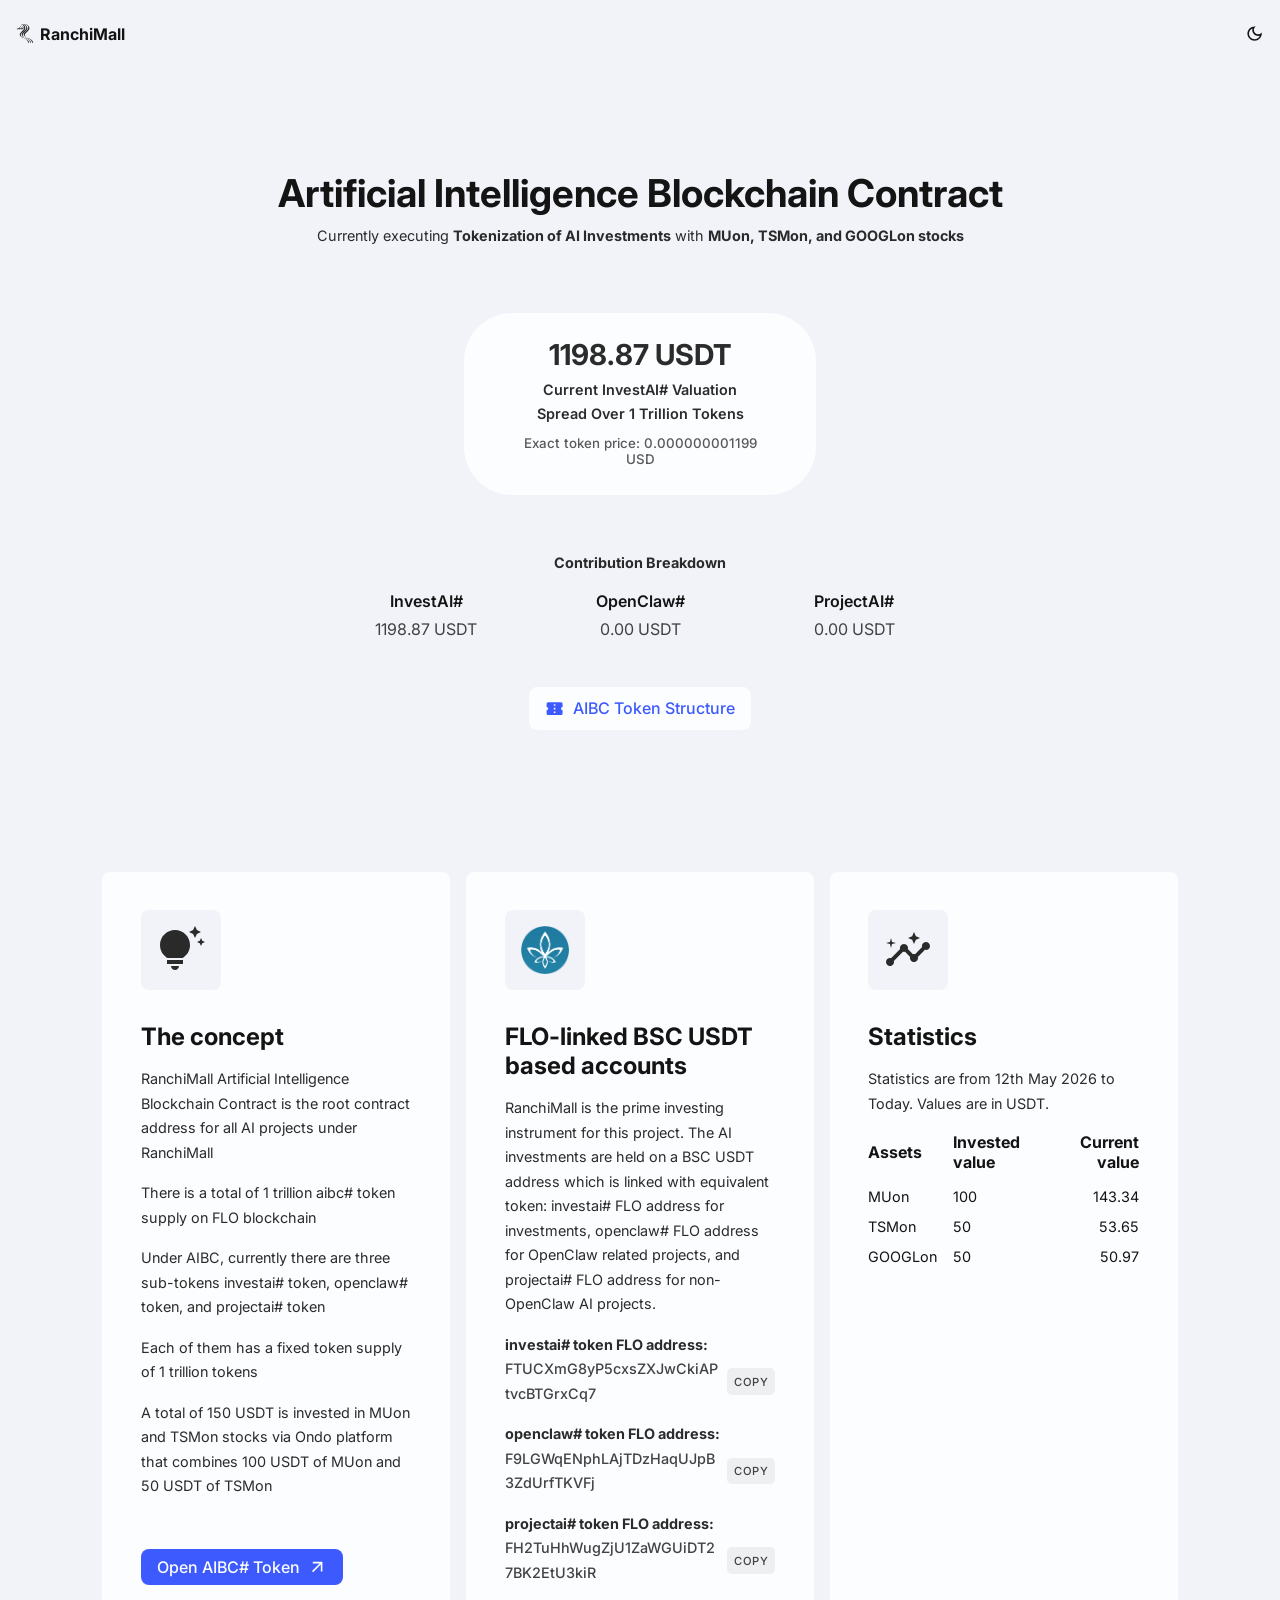
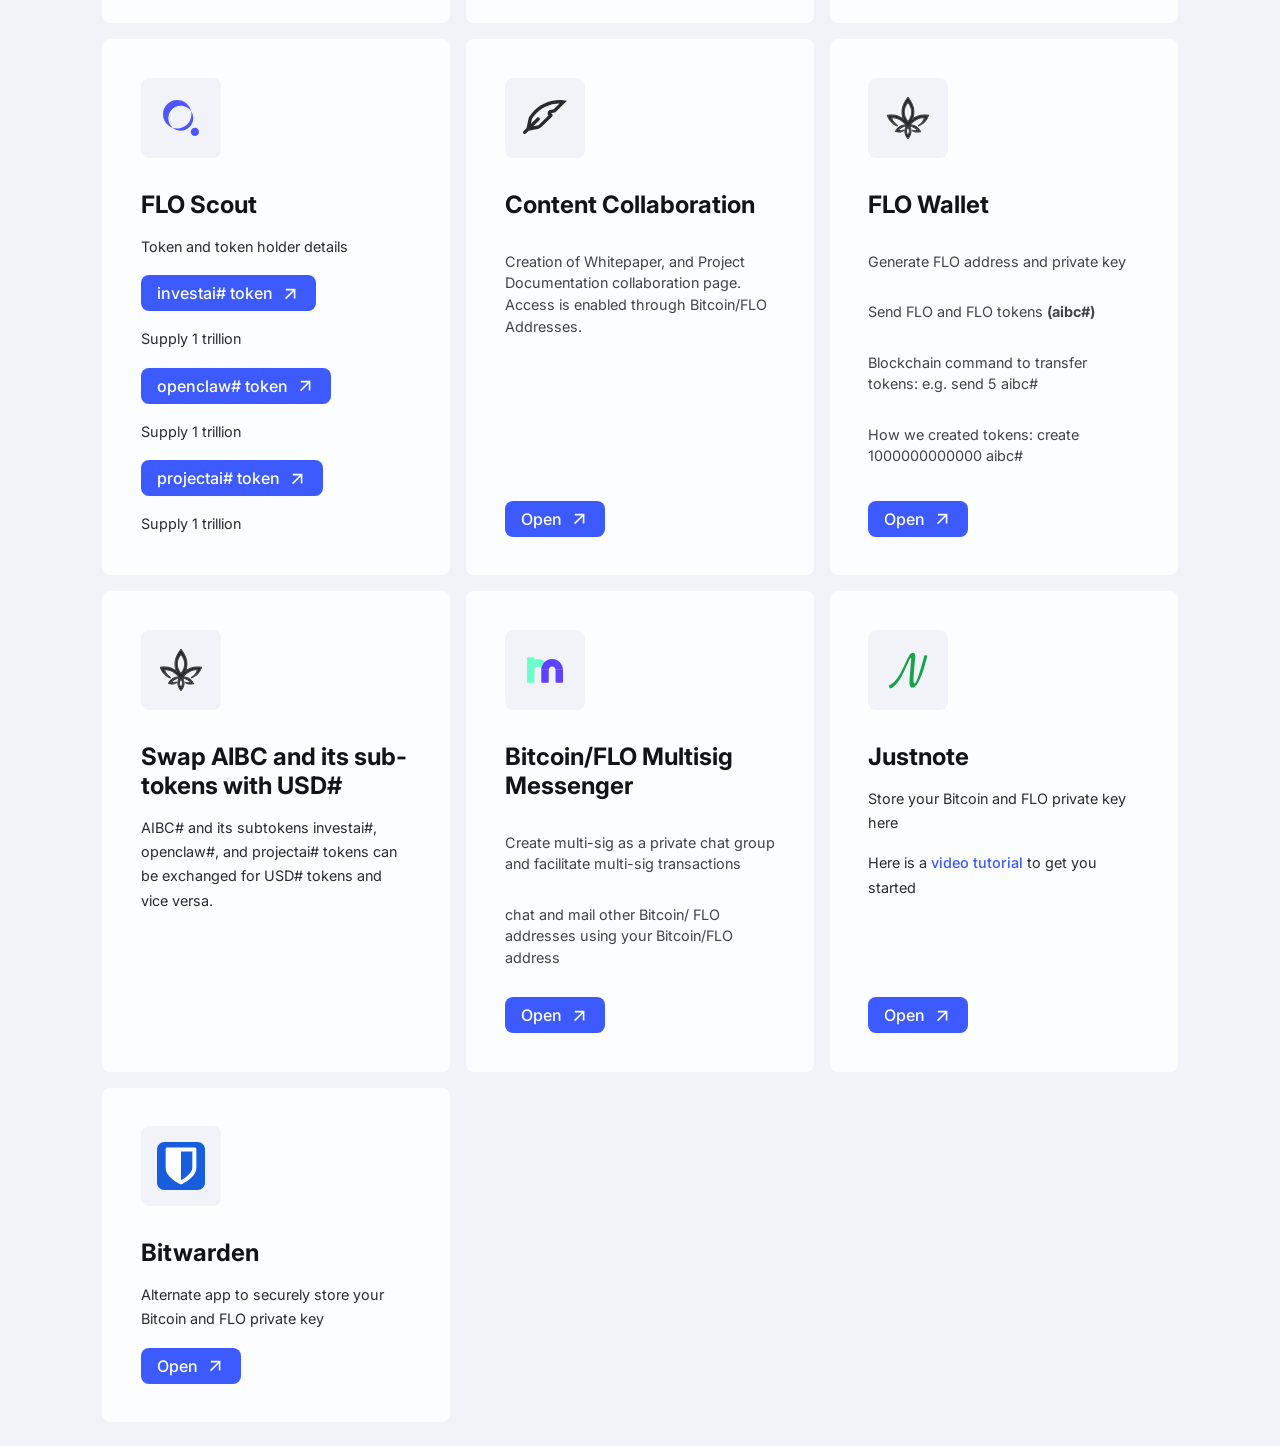
==== commit 5b4292ad: "Update homepage styling and contribution layout" ====
--- a/index.html
+++ b/index.html
@@ -9,7 +9,7 @@
     <link rel="preconnect" href="https://fonts.googleapis.com">
     <link rel="preconnect" href="https://fonts.gstatic.com" crossorigin>
     <link href="https://fonts.googleapis.com/css2?family=Inter:wght@400;500;700&display=swap" rel="stylesheet">
-    <link rel="stylesheet" href="css/main.min.css">
+    <link rel="stylesheet" href="css/main.css">
     <style>
         .stats-table th:nth-child(2),
         .stats-table td:nth-child(2) {
--- a/css/main.css
+++ b/css/main.css
@@ -0,0 +1,399 @@
+* {
+  padding: 0;
+  margin: 0;
+  box-sizing: border-box;
+  font-family: "Inter", sans-serif;
+}
+
+:root {
+  font-size: clamp(1rem, 1.2vmax, 1.2rem);
+}
+
+html,
+body {
+  height: 100%;
+}
+
+body {
+  --accent-color: #3d5afe;
+  --secondary-color: #ffac2e;
+  --text-color: 20, 20, 20;
+  --foreground-color: 252, 253, 255;
+  --background-color: 241, 243, 248;
+  --danger-color: rgb(255, 75, 75);
+  --green: #1cad59;
+  --yellow: rgb(220, 165, 0);
+  color: rgba(var(--text-color), 1);
+  background-color: rgba(var(--background-color), 1);
+}
+
+body[data-theme=dark] {
+  --accent-color: #6d83ff;
+  --secondary-color: #d60739;
+  --text-color: 220, 220, 220;
+  --foreground-color: 27, 28, 29;
+  --background-color: 21, 22, 22;
+  --danger-color: rgb(255, 106, 106);
+  --green: #00e676;
+  --yellow: rgb(255, 213, 5);
+}
+
+p,
+strong {
+  font-size: 0.9rem;
+  max-width: 65ch;
+  line-height: 1.7;
+  color: rgba(var(--text-color), 0.9);
+}
+
+.icon {
+  width: 1.2rem;
+  height: 1.2rem;
+  fill: rgba(var(--text-color), 0.9);
+  flex-shrink: 0;
+}
+
+.flex {
+  display: flex;
+}
+
+.flex-direction-column {
+  flex-direction: column;
+}
+
+.flex-wrap {
+  flex-wrap: wrap;
+}
+
+.grid {
+  display: grid;
+}
+
+.gap-0-3 {
+  gap: 0.3rem;
+}
+
+.gap-0-5 {
+  gap: 0.5rem;
+}
+
+.gap-1 {
+  gap: 1rem;
+}
+
+.gap-1-5 {
+  gap: 1.5rem;
+}
+
+.align-content-start {
+  align-content: start;
+}
+
+.align-items-center {
+  align-items: center;
+}
+
+.justify-content-center {
+  justify-content: center;
+}
+
+.wrap-around {
+  overflow-wrap: break-word;
+  word-wrap: break-word;
+  word-break: break-word;
+}
+
+header {
+  padding: 1.5rem 1rem;
+  justify-content: space-between;
+}
+
+main {
+  display: grid;
+  gap: 1rem;
+  padding: 1rem;
+  grid-template-columns: repeat(auto-fit, minmax(20rem, 1fr));
+}
+
+#main_banner {
+  position: -webkit-sticky;
+  position: sticky;
+  top: 0;
+  justify-content: center;
+  padding: 1rem;
+  width: 100%;
+  background-color: rgb(238, 82, 82);
+}
+#main_banner .icon {
+  fill: rgba(var(--foreground-color), 1);
+}
+#main_banner #banner_content {
+  color: rgba(var(--foreground-color), 1);
+}
+
+.app {
+  display: flex;
+  flex-direction: column;
+  padding: max(1rem, 3vw);
+  background-color: rgba(var(--foreground-color), 1);
+  border-radius: 0.5rem;
+  gap: 1rem;
+}
+.app__icon {
+  display: flex;
+  justify-content: center;
+  align-items: center;
+  width: 5rem;
+  height: 5rem;
+  border-radius: 0.5rem;
+  background-color: rgba(var(--background-color), 1);
+  margin-bottom: 1rem;
+}
+.app__icon .icon {
+  width: 3rem;
+  height: 3rem;
+  fill: rgba(var(--text-color), 0.9);
+}
+.app li {
+  list-style: none;
+  font-size: 0.9rem;
+  color: rgba(var(--text-color), 0.8);
+  margin-bottom: 0.8rem;
+  line-height: 1.5;
+}
+.app a:not([class]) {
+  display: flex;
+  align-items: center;
+  text-decoration: none;
+  color: var(--accent-color);
+  font-weight: 500;
+}
+.app a:not([class]):hover {
+  text-decoration: underline;
+}
+.app a:not([class]) .icon {
+  margin-left: 0.3rem;
+  width: 1em;
+  height: 1em;
+  fill: var(--accent-color);
+}
+
+.ext-link {
+  display: flex;
+  gap: 0.5rem;
+  align-items: center;
+  text-decoration: none;
+  background-color: var(--accent-color);
+  padding: 0.5rem 1rem;
+  border-radius: 0.5rem;
+  color: rgba(var(--foreground-color), 1);
+  font-weight: 500;
+  align-self: flex-start;
+  margin-top: auto;
+  transition: color 0.2s, background-color 0.2s;
+}
+.ext-link .icon {
+  fill: rgba(var(--foreground-color), 1);
+  transition: fill 0.2s;
+}
+.ext-link:hover {
+  color: var(--accent-color);
+  background-color: rgba(var(--foreground-color), 1);
+  box-shadow: 0 0 0 0.1rem var(--accent-color) inset;
+}
+.ext-link:hover .icon {
+  fill: var(--accent-color);
+}
+
+article {
+  display: grid;
+  gap: 1rem;
+  padding: 1.5rem max(1rem, 6vw);
+}
+
+ul {
+  display: grid;
+  gap: 1rem;
+  margin-top: 1rem;
+}
+
+.member-card {
+  display: flex;
+  flex-wrap: wrap;
+  gap: 1rem;
+  padding: max(1rem, 1.5vw);
+  border-radius: 0.5rem;
+  background-color: rgba(var(--foreground-color), 1);
+}
+.member-card h4 {
+  min-width: 12rem;
+}
+.member-card h5 {
+  font-weight: 400;
+}
+.member-card .kyc-wrapper {
+  display: flex;
+  align-items: center;
+  gap: 0.5rem;
+  font-size: 0.8rem;
+}
+.member-card .kyc-wrapper .icon {
+  width: 1.1rem;
+  height: 1.1rem;
+}
+.member-card .kyc-wrapper .kyc-status {
+  display: flex;
+  align-items: center;
+  gap: 0.1rem;
+  padding: 0.3rem;
+  border-radius: 3rem;
+  font-weight: 500;
+  background-color: rgba(var(--text-color), 0.1);
+  padding-right: 0.5rem;
+}
+.member-card .kyc-wrapper .kyc-status.pending {
+  background-color: var(--yellow);
+  color: rgba(var(--foreground-color), 1);
+}
+.member-card .kyc-wrapper .kyc-status.pending .icon {
+  fill: rgba(var(--foreground-color), 1);
+}
+.member-card .kyc-wrapper .kyc-status.verified {
+  background-color: var(--green);
+  color: rgba(var(--foreground-color), 1);
+}
+.member-card .kyc-wrapper .kyc-status.verified .icon {
+  fill: rgba(var(--foreground-color), 1);
+}
+
+sm-copy {
+  font-weight: 500;
+  font-size: 0.9rem;
+  color: rgba(var(--text-color), 0.8);
+}
+
+#hero_section {
+  text-align: center;
+  justify-content: center;
+  justify-items: center;
+  padding: 8vw 1rem;
+  margin-bottom: 1rem;
+  gap: 2rem;
+}
+#hero_section h1 {
+  font-size: max(1.6rem, 3vw);
+}
+#hero_section p {
+  max-width: 100%;
+}
+
+#token_price_wrapper {
+  padding: 1.75rem 3rem;
+  text-align: center;
+  width: min(22rem, 92vw);
+  max-width: 100%;
+  background-color: rgba(var(--foreground-color), 1);
+  border-radius: 3rem;
+  justify-self: center;
+  font-size: 1rem;
+  font-weight: 500;
+  margin-top: 2rem;
+}
+
+.important-links {
+  display: flex;
+  flex-wrap: wrap;
+  gap: 0.5rem;
+  margin-top: 1rem;
+}
+
+.important-link {
+  list-style: none;
+  flex: 1;
+}
+.important-link .icon,
+.important-link img {
+  width: 1.2rem;
+  height: 1.2rem;
+  fill: var(--accent-color);
+  flex-shrink: 0;
+}
+.important-link a {
+  white-space: nowrap;
+  display: flex;
+  align-items: center;
+  text-align: start;
+  gap: 0.5rem;
+  font-weight: 500;
+  background-color: rgba(var(--foreground-color), 1);
+  padding: 0.7rem 1rem;
+  border-radius: 0.5rem;
+  text-decoration: none;
+  color: var(--accent-color);
+}
+.important-link a:hover {
+  text-decoration: underline;
+}
+
+table {
+  width: 100%;
+  border-collapse: collapse;
+}
+table th {
+  padding-bottom: 1rem;
+  text-align: left;
+}
+table th:not(:last-of-type),
+table td:not(:last-of-type) {
+  padding-right: 1rem;
+}
+table td {
+  padding-bottom: 0.8rem;
+  font-size: 0.9rem;
+}
+table th:last-of-type,
+table td:last-of-type {
+  text-align: right;
+  width: 140px;
+}
+
+@media screen and (min-width: 768px) {
+  main {
+    padding: 1.5rem 8vw;
+  }
+  sm-copy {
+    min-width: 24rem;
+  }
+}
+#contribution_card {
+  margin-top: 1.5rem;
+  text-align: center;
+}
+
+.contribution-grid {
+  display: flex;
+  justify-content: center;
+  gap: 4rem;
+  margin-top: 1rem;
+  flex-wrap: wrap;
+}
+
+.contribution-item {
+  text-align: center;
+  min-width: 150px;
+}
+
+.contribution-name {
+  font-weight: 600;
+  margin-bottom: 0.5rem;
+}
+
+.contribution-value {
+  color: rgba(var(--text-color), 0.8);
+}
+
+.hidden {
+  display: none;
+}
+
+/*# sourceMappingURL=main.css.map */
